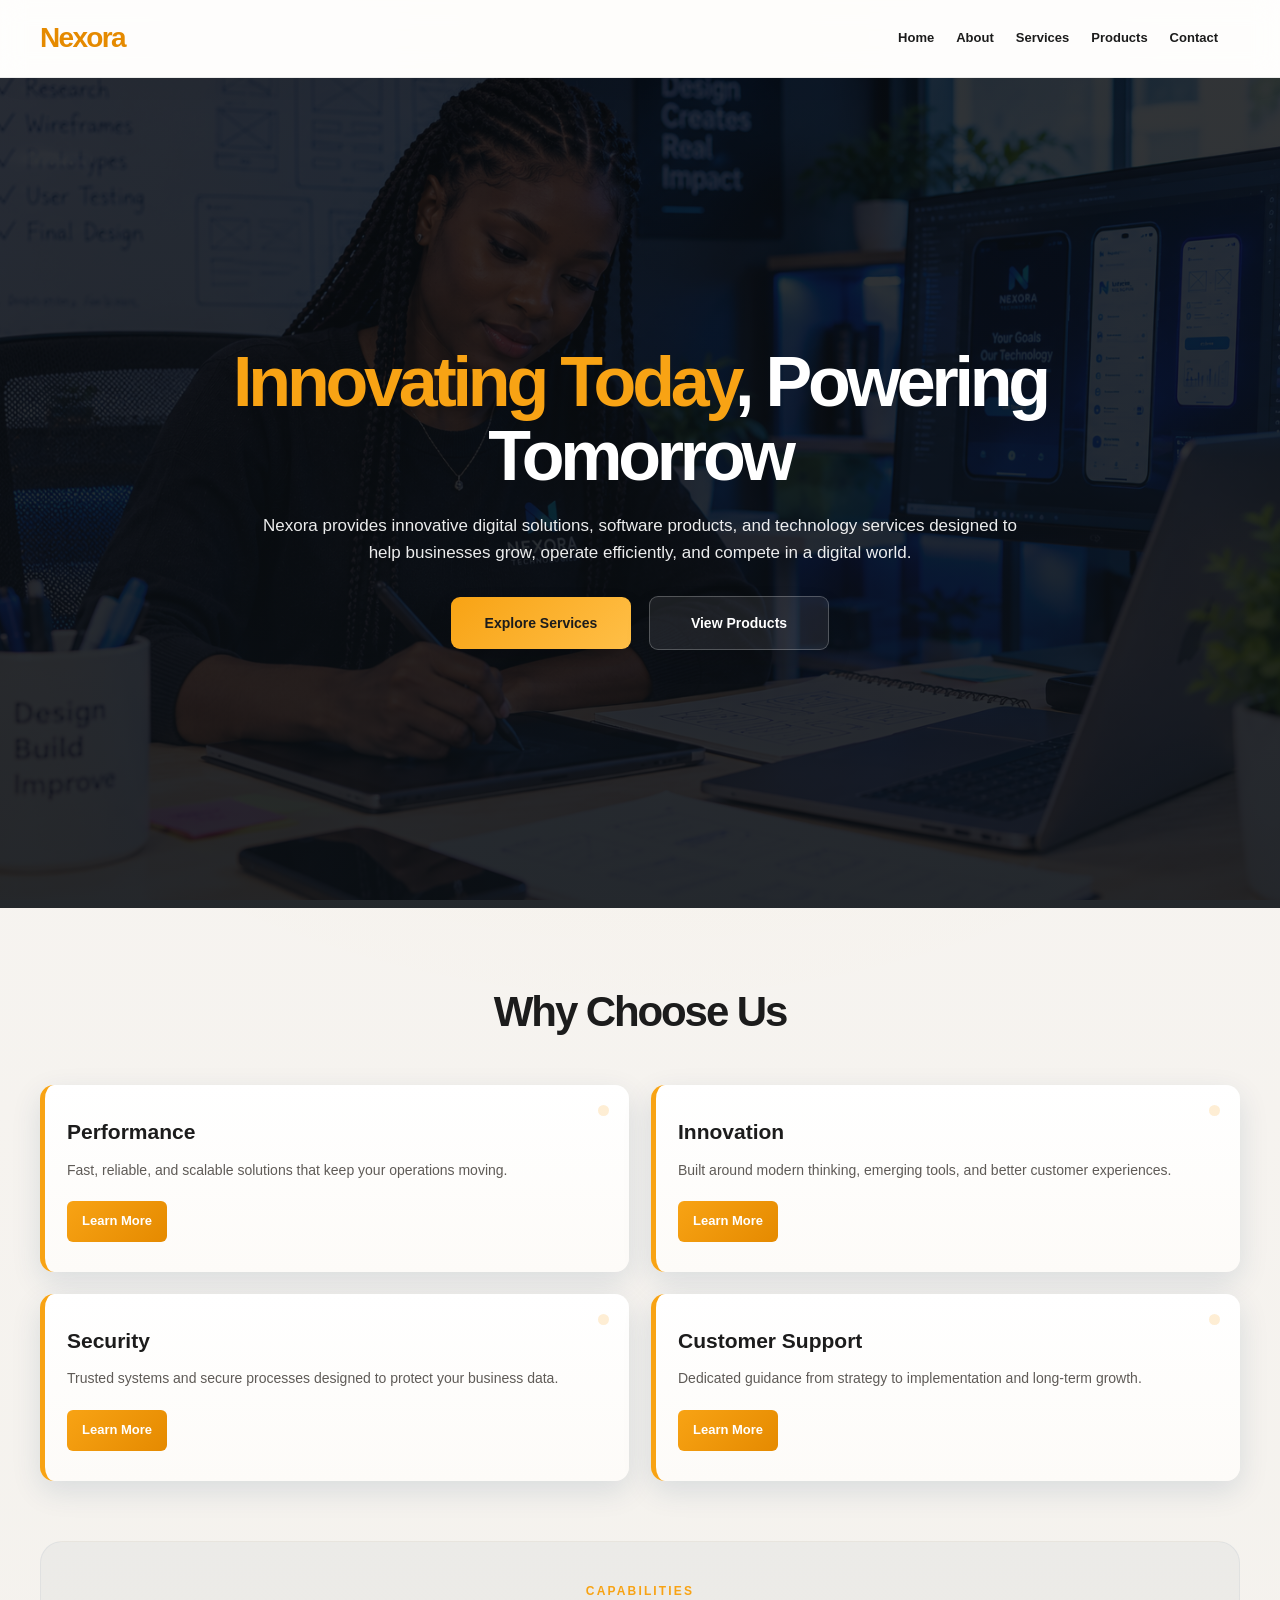
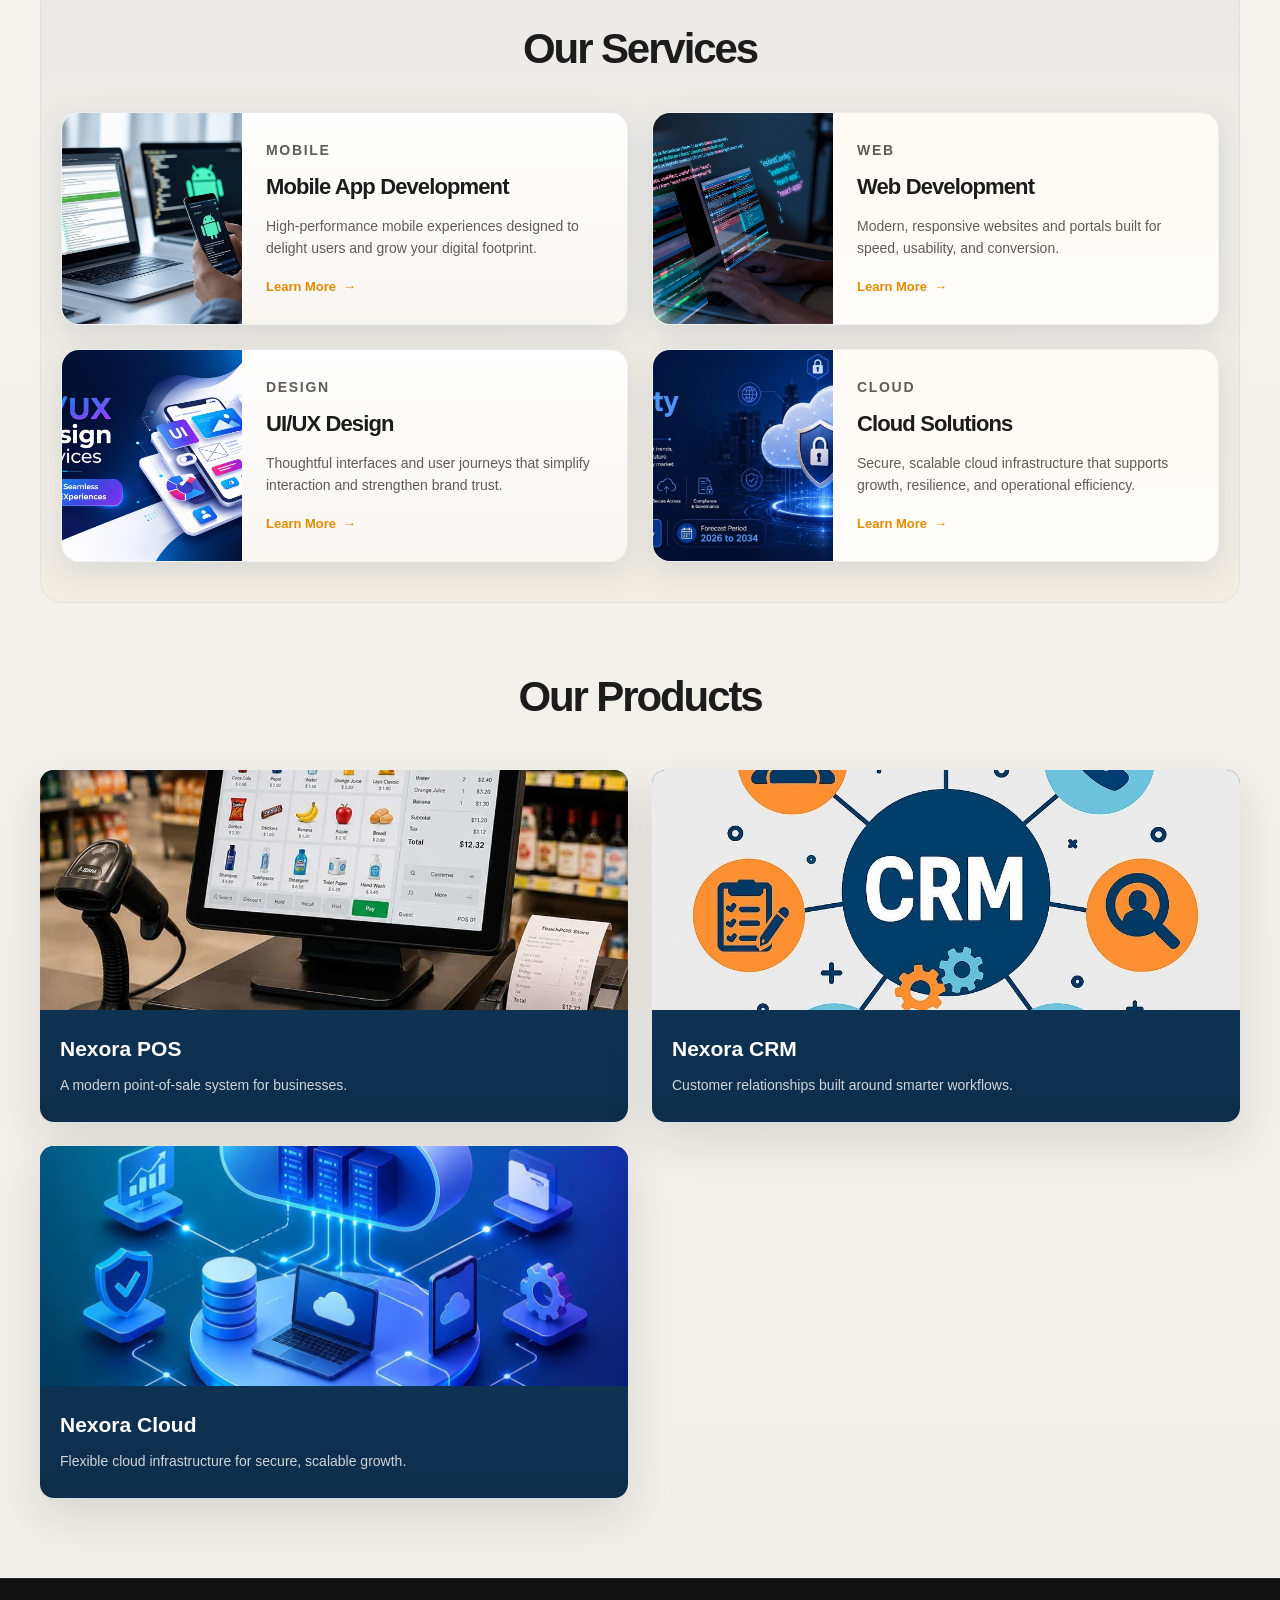
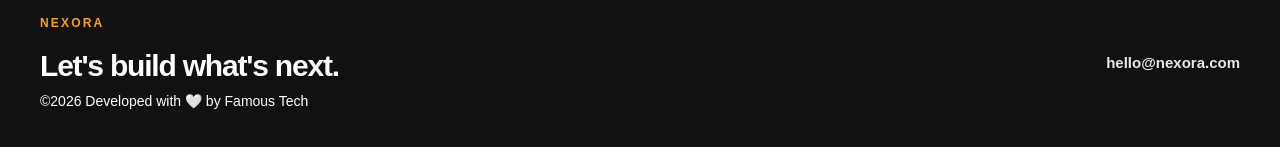
==== index.html @ 2ea4adcc "first commit" ====
<!DOCTYPE html>
<html lang="en">
  <head>
    <meta charset="UTF-8" />
    <meta name="viewport" content="width=device-width, initial-scale=1.0" />
    <meta
      name="description"
      content="Nexora delivers innovative digital solutions, software products, and technology services for modern businesses."
    />
    <title>Nexora | Digital Solutions</title>
    <link rel="stylesheet" href="css/style.css" />
  </head>
  <body>
    <nav class="site-nav" aria-label="Main navigation">
      <a href="#top" class="brand" aria-label="Nexora home">Nexora</a>

      <ul class="nav-list" role="list">
        <li class="hideOnMobile"><a href="#top">Home</a></li>
        <li class="hideOnMobile"><a href="#about">About</a></li>
        <li class="hideOnMobile"><a href="#services">Services</a></li>
        <li class="hideOnMobile"><a href="#products">Products</a></li>
        <li class="hideOnMobile"><a href="#contact">Contact</a></li>
        <li class="menu-trigger">
          <button type="button" class="hamburger" aria-label="Open menu" aria-expanded="false">
            <img src="img/menu-line.svg" alt="" aria-hidden="true" />
          </button>
        </li>
      </ul>
    </nav>

    <ul class="mobileVide" id="mobile-menu" aria-label="Mobile navigation" role="list">
      <li class="mobileView"><a href="#top">Home</a></li>
      <li class="mobileView"><a href="#about">About</a></li>
      <li class="mobileView"><a href="#services">Services</a></li>
      <li class="mobileView"><a href="#products">Products</a></li>
      <li class="mobileView"><a href="#contact">Contact</a></li>
    </ul>

    <header class="hero" id="top">
      <div class="heroContent">
        <h1><span>Innovating Today</span>, Powering Tomorrow</h1>
        <p class="lead">
          Nexora provides innovative digital solutions, software products, and technology
          services designed to help businesses grow, operate efficiently, and compete in a
          digital world.
        </p>

        <div class="btn" aria-label="Main actions">
          <a href="#services" class="btn-primary">Explore Services</a>
          <a href="#products" class="btn-secondary">View Products</a>
        </div>
      </div>
    </header>

    <main id="main-content">
      <section class="why" id="about" aria-labelledby="why-choose-us-title">
        <div class="choose">
          <h2 id="why-choose-us-title">Why Choose Us</h2>
          <div class="cards" id="services">
            <article class="card1">
              <h3 class="head">Performance</h3>
              <p class="details">
                Fast, reliable, and scalable solutions that keep your operations moving.
              </p>
              <a href="#" class="moreInfo">Learn More</a>
            </article>

            <article class="card1">
              <h3 class="head">Innovation</h3>
              <p class="details">
                Built around modern thinking, emerging tools, and better customer experiences.
              </p>
              <a href="#" class="moreInfo">Learn More</a>
            </article>

            <article class="card1">
              <h3 class="head">Security</h3>
              <p class="details">
                Trusted systems and secure processes designed to protect your business data.
              </p>
              <a href="#" class="moreInfo">Learn More</a>
            </article>

            <article class="card1">
              <h3 class="head">Customer Support</h3>
              <p class="details">
                Dedicated guidance from strategy to implementation and long-term growth.
              </p>
              <a href="#" class="moreInfo">Learn More</a>
            </article>
          </div>
        </div>
      </section>

      <section class="services-section" id="services" aria-labelledby="services-title">
        <header class="services-header">
          <p class="section-tag">Capabilities</p>
          <h2 id="services-title">Our Services</h2>
        </header>

        <div class="services-grid">
          <article class="service-card">
            <figure class="service-visual">
              <img src="img/mobileApp.JPG" alt="Mobile app development for modern businesses" />
            </figure>
            <div class="service-body">
              <p class="service-kicker">Mobile</p>
              <h3>Mobile App Development</h3>
              <p>
                High-performance mobile experiences designed to delight users and grow your digital footprint.
              </p>
              <a href="#" class="service-link">Learn More</a>
            </div>
          </article>

          <article class="service-card service-card-alt">
            <figure class="service-visual">
              <img src="img/webDev.JPG" alt="Custom web development" />
            </figure>
            <div class="service-body">
              <p class="service-kicker">Web</p>
              <h3>Web Development</h3>
              <p>
                Modern, responsive websites and portals built for speed, usability, and conversion.
              </p>
              <a href="#" class="service-link">Learn More</a>
            </div>
          </article>

          <article class="service-card">
            <figure class="service-visual">
              <img src="img/UX.JPG" alt="UI and UX design services" />
            </figure>
            <div class="service-body">
              <p class="service-kicker">Design</p>
              <h3>UI/UX Design</h3>
              <p>
                Thoughtful interfaces and user journeys that simplify interaction and strengthen brand trust.
              </p>
              <a href="#" class="service-link">Learn More</a>
            </div>
          </article>

          <article class="service-card service-card-alt">
            <figure class="service-visual">
              <img src="img/cloudSecurity.JPG" alt="Cloud and security solutions" />
            </figure>
            <div class="service-body">
              <p class="service-kicker">Cloud</p>
              <h3>Cloud Solutions</h3>
              <p>
                Secure, scalable cloud infrastructure that supports growth, resilience, and operational efficiency.
              </p>
              <a href="#" class="service-link">Learn More</a>
            </div>
          </article>
        </div>
      </section>

      <section class="products-section" id="products" aria-labelledby="our-products-title">
        <div class="section-header">
          <h2 id="our-products-title">Our Products</h2>
        </div>

        <div class="products">
          <article class="rate">
            <figure class="productImg">
              <img src="img/POS.JPG" alt="Nexora POS software interface" />
            </figure>
            <div class="rateInfo">
              <h3 class="productTitle">Nexora POS</h3>
              <p class="desc">A modern point-of-sale system for businesses.</p>
            </div>
          </article>

          <article class="rate">
            <figure class="productImg">
              <img src="img/CRM.JPG" alt="Nexora CRM dashboard" />
            </figure>
            <div class="rateInfo">
              <h3 class="productTitle">Nexora CRM</h3>
              <p class="desc">Customer relationships built around smarter workflows.</p>
            </div>
          </article>

          <article class="rate">
            <figure class="productImg">
              <img src="img/cloud.JPG" alt="Nexora Cloud platform illustration" />
            </figure>
            <div class="rateInfo">
              <h3 class="productTitle">Nexora Cloud</h3>
              <p class="desc">Flexible cloud infrastructure for secure, scalable growth.</p>
            </div>
          </article>
        </div>
      </section>
    </main>

    <footer class="site-footer" id="contact">
      <div class="footer-inner">
        <div>
          <p class="section-tag footer-tag">Nexora</p>
          <h3>Let's build what's next.</h3>
          <p class="copyRight"> &copy; <span class="copy"></span></p>
       </div>
        <a href="mailto:hello@nexora.com" class="footer-link">hello@nexora.com</a>
      </div>
    </footer>

    <script src="js/script.js"></script>
  </body>
</html>
---- css/style.css ----
:root {
    --bg-soft: #f5f2ee;
    --surface: #ffffff;
    --surface-alt: #f1eee9;
    --text: #1c1c1c;
    --text-soft: #5f5b57;
    --brand: #f8a314;
    --brand-strong: #e58a00;
    --brand-orangeRed: #fc6500;
    --brand-deep: #113d64;
    --line: rgba(28, 28, 28, 0.08);
    --shadow: 0 18px 45px rgba(24, 24, 24, 0.12);
    --shadow-soft: 0 10px 30px rgba(17, 61, 100, 0.12);
}

* {
    box-sizing: border-box;
    margin: 0;
    padding: 0;
}

html {
    font-size: 62.5%;
    scroll-behavior: smooth;
}

body {
    font-family: Arial, Helvetica, sans-serif;
    background:
        radial-gradient(circle at top, rgba(248, 163, 20, 0.08), transparent 30%),
        linear-gradient(180deg, #f8f5f2 0%, #f1efe9 100%);
    color: var(--text);
    line-height: 1.6;
    overflow-x: hidden;
}

img {
    display: block;
    max-width: 100%;
}

a,
button {
    transition: all 0.25s ease;
}

a {
    text-decoration: none;
}

ul {
    list-style: none;
}

button {
    font: inherit;
}

.site-nav,
header,
main,
.site-footer {
    width: 100%;
}

.site-nav {
    position: sticky;
    top: 0;
    z-index: 50;
    display: flex;
    align-items: center;
    justify-content: space-between;
    gap: 2rem;
    padding: 1.6rem 4rem;
    background: rgba(255, 255, 255, 0.86);
    backdrop-filter: blur(12px);
    border-bottom: 1px solid var(--line);
    box-shadow: 0 10px 30px rgba(17, 17, 17, 0.02);
}

.brand {
    font-size: 2.8rem;
    font-weight: 800;
    letter-spacing: -0.06em;
    color: var(--brand-strong);
}

.brand:hover,
.brand:focus-visible {
    color: var(--brand);
    transform: translateY(-2px);
}

.nav-list {
    display: flex;
    align-items: center;
    justify-content: space-between;
    gap: 2.2rem;
}

.nav-list a {
    position: relative;
    display: inline-block;
    color: var(--text);
    font-size: 1.3rem;
    font-weight: 700;
}

.nav-list a::after {
    content: "";
    position: absolute;
    left: 0;
    bottom: -0.45rem;
    width: 100%;
    height: 2px;
    background: linear-gradient(90deg, var(--brand), var(--brand-orangeRed));
    transform: scaleX(0);
    transform-origin: center;
    transition: transform 0.25s ease;
}

.nav-list a:hover,
.nav-list a:focus-visible {
    color: var(--brand-strong);
}

.nav-list a:hover::after,
.nav-list a:focus-visible::after {
    transform: scaleX(1);
}

.hamburger {
    display: none;
    border: none;
    background: rgba(248, 163, 20, 0.06);
    padding: 0.8rem;
    border-radius: 50%;
    cursor: pointer;
    box-shadow: inset 0 0 0 1px rgba(248, 163, 20, 0.12);
}

.hamburger:hover,
.hamburger:focus-visible {
    background: rgba(248, 163, 20, 0.12);
    box-shadow: 0 0 0 6px rgba(248, 163, 20, 0.08);
    transform: scale(1.08) rotate(8deg);
}

.hamburger img {
    width: 2.8rem;
    height: 2.8rem;
}

.mobileVide {
    position: fixed;
    top: 6.2rem;
    right: 1.5rem;
    z-index: 40;
    display: flex;
    flex-direction: column;
    align-items: center;
    justify-content: center;
    gap: 1.2rem;
    width: min(30rem, 86vw);
    min-height: 32rem;
    padding: 2rem 1.8rem;
    background: rgba(255, 255, 255, 0.97);
    box-shadow: var(--shadow);
    border-radius: 1.8rem 0 1.8rem 1.8rem;
    border: 1px solid rgba(17, 17, 17, 0.04);
    opacity: 0;
    pointer-events: none;
    transform: translateX(120%);
    transition: transform 0.35s ease, opacity 0.35s ease;
}

.mobileVide.open {
    opacity: 1;
    pointer-events: auto;
    transform: translateX(0);
}

.mobileVide li {
    width: 100%;
    opacity: 0;
    transform: translateX(18px);
    animation: slideInItem 0.35s ease forwards;
}

.mobileVide li:nth-child(2) { animation-delay: 0.05s; }
.mobileVide li:nth-child(3) { animation-delay: 0.1s; }
.mobileVide li:nth-child(4) { animation-delay: 0.15s; }
.mobileVide li:nth-child(5) { animation-delay: 0.2s; }
.mobileVide li:nth-child(6) { animation-delay: 0.25s; }

.mobileVide a {
    display: block;
    width: 100%;
    padding: 1rem 0;
    color: var(--text);
    font-size: 1.6rem;
    font-weight: 700;
    text-align: center;
}

.mobileVide a:hover,
.mobileVide a:focus-visible {
    color: var(--brand-strong);
    transform: translateX(4px);
}

.hero {
    position: relative;
    display: flex;
    align-items: center;
    justify-content: center;
    min-height: calc(100vh - 7rem);
    padding: 8rem 2rem 7rem;
    background-image: url("../img/CDEA3EA3-4849-45B7-9C8C-28B80431A334.PNG");
    background-position: center;
    background-size: cover;
    background-color: rgba(0, 0, 0, 0.72);
    background-blend-mode: overlay;
    color: #fff;
    text-align: center;
    background-attachment: fixed;
}

.hero::before {
    content: "";
    position: absolute;
    inset: 0;
    background: linear-gradient(180deg, rgba(16, 23, 30, 0.38), rgba(16, 23, 30, 0.62));
}

.heroContent {
    position: relative;
    z-index: 1;
    width: min(100rem, 100%);
}

.eyebrow,
.section-tag {
    display: inline-block;
    margin-bottom: 1.4rem;
    color: var(--brand);
    font-size: 1.2rem;
    font-weight: 800;
    letter-spacing: 0.18em;
    text-transform: uppercase;
}

.hero h1 {
    margin-bottom: 1.8rem;
    font-size: clamp(3.6rem, 6vw, 7rem);
    line-height: 1.06;
    letter-spacing: -0.06em;
    animation: fadeUp 0.8s ease both;
}

.hero h1 span {
    color: var(--brand);
}

.lead {
    max-width: 78rem;
    margin: 0 auto 3rem;
    font-size: 1.7rem;
    color: rgba(255, 255, 255, 0.92);
    animation: fadeUp 0.9s ease 0.12s both;
}

.btn {
    display: flex;
    align-items: center;
    justify-content: center;
    flex-wrap: wrap;
    gap: 1.8rem;
    animation: fadeUp 1s ease 0.2s both;
}

.btn a {
    display: inline-flex;
    align-items: center;
    justify-content: center;
    min-width: 18rem;
    padding: 1.5rem 2.4rem;
    border-radius: 0.9rem;
    font-size: 1.4rem;
    font-weight: 800;
    box-shadow: 0 12px 24px rgba(0, 0, 0, 0.12);
}

.btn-primary {
    background: linear-gradient(135deg, var(--brand), #ffbf47);
    color: var(--text);
}

.btn-primary:hover,
.btn-primary:focus-visible {
    background: linear-gradient(135deg, var(--brand-strong), var(--brand));
    transform: translateY(-4px);
    box-shadow: 0 18px 32px rgba(248, 163, 20, 0.25);
}

.btn-secondary {
    background: rgba(255, 255, 255, 0.08);
    border: 1px solid rgba(255, 255, 255, 0.24);
    color: #fff;
}

.btn-secondary:hover,
.btn-secondary:focus-visible {
    background: rgba(255, 255, 255, 0.14);
    transform: translateY(-4px);
    box-shadow: 0 18px 32px rgba(255, 255, 255, 0.08);
}

main {
    display: block;
    padding: 7rem 2rem 8rem;
}

.why,
.products-section {
    width: min(120rem, 100%);
    margin: 0 auto;
}

.products-section {
    margin-top: 6rem;
}

.choose,
.section-header {
    display: flex;
    flex-direction: column;
    align-items: center;
    text-align: center;
}

.choose h2,
#our-products-title {
    margin-bottom: 4rem;
    font-size: clamp(2.6rem, 4vw, 4.2rem);
    letter-spacing: -0.05em;
}

.cards {
    width: 100%;
    display: grid;
    grid-template-columns: repeat(4, minmax(220px, 1fr));
    gap: 2.2rem;
}

.card1 {
    position: relative;
    background: linear-gradient(180deg, #ffffff, #fdfbf8);
    border-left: 0.5rem solid var(--brand);
    border-radius: 1.4rem;
    padding: 3rem 2.2rem;
    box-shadow: var(--shadow-soft);
    text-align: left;
    transform: translateY(0);
    transition: transform 0.3s ease, box-shadow 0.3s ease, border-color 0.3s ease;
}

.card1::before {
    content: "";
    position: absolute;
    top: 2rem;
    right: 2rem;
    width: 1.1rem;
    height: 1.1rem;
    border-radius: 50%;
    background: rgba(248, 163, 20, 0.18);
}

.card1:hover,
.card1:focus-within {
    transform: translateY(-8px);
    box-shadow: 0 24px 42px rgba(0, 0, 0, 0.12);
    border-left-color: var(--brand-orangeRed);
}

.card1 .head {
    margin-bottom: 1rem;
    font-size: 2.1rem;
    color: var(--text);
}

.card1 .details {
    margin-bottom: 2rem;
    font-size: 1.4rem;
    color: var(--text-soft);
}

.moreInfo {
    display: inline-flex;
    align-items: center;
    justify-content: center;
    padding: 1rem 1.5rem;
    border-radius: 0.6rem;
    background: linear-gradient(135deg, var(--brand), var(--brand-strong));
    color: #fff;
    font-size: 1.3rem;
    font-weight: 700;
}

.moreInfo:hover,
.moreInfo:focus-visible {
    background: linear-gradient(135deg, var(--brand-orangeRed), var(--brand-strong));
    transform: translateY(-2px);
}

.services-section {
    width: min(120rem, 100%);
    margin: 6rem auto 0;
    background: linear-gradient(180deg, rgba(17, 61, 100, 0.04), rgba(248, 163, 20, 0.04));
    border: 1px solid rgba(17, 61, 100, 0.06);
    border-radius: 2.2rem;
    padding: 4rem 2rem;
}

.services-header {
    margin-bottom: 3rem;
    text-align: center;
}

.services-header h2 {
    font-size: clamp(2.6rem, 4vw, 4.2rem);
    letter-spacing: -0.05em;
}

.services-grid {
    display: grid;
    grid-template-columns: repeat(2, minmax(0, 1fr));
    gap: 2.4rem;
}

.service-card {
    display: grid;
    grid-template-columns: 18rem 1fr;
    gap: 0;
    background: linear-gradient(180deg, #ffffff, #f9f6f2);
    border: 1px solid rgba(17, 17, 17, 0.05);
    border-radius: 1.8rem;
    overflow: hidden;
    box-shadow: var(--shadow-soft);
    transition: transform 0.3s ease, box-shadow 0.3s ease;
}

.service-card-alt {
    background: linear-gradient(180deg, #fffaf4, #fffdfb);
}

.service-card:hover,
.service-card:focus-within {
    transform: translateY(-6px);
    box-shadow: 0 24px 42px rgba(17, 17, 17, 0.1);
}

.service-visual {
    height: 100%;
    min-height: 20rem;
}

.service-visual img {
    width: 100%;
    height: 100%;
    object-fit: cover;
}

.service-body {
    display: flex;
    flex-direction: column;
    justify-content: center;
    padding: 2.6rem 2.4rem;
}

.service-kicker {
    margin-bottom: 0.8rem;
    color: var(--brand-strong);
    font-size: 1.1rem;
    font-weight: 800;
    letter-spacing: 0.12em;
    text-transform: uppercase;
}

.service-body h3 {
    margin-bottom: 1rem;
    font-size: 2.2rem;
    letter-spacing: -0.04em;
    color: var(--text);
}

.service-body p {
    font-size: 1.4rem;
    color: var(--text-soft);
}

.service-link {
    display: inline-flex;
    align-items: center;
    margin-top: 1.8rem;
    color: var(--brand-strong);
    font-size: 1.3rem;
    font-weight: 700;
}

.service-link::after {
    content: "→";
    margin-left: 0.7rem;
    transition: transform 0.25s ease;
}

.service-link:hover::after,
.service-link:focus-visible::after {
    transform: translateX(4px);
}

.products-section {
    margin-top: 6rem;
}

.products {
    display: grid;
    grid-template-columns: repeat(3, minmax(0, 1fr));
    gap: 2.4rem;
}

.rate {
    display: flex;
    flex-direction: column;
    overflow: hidden;
    background: linear-gradient(180deg, #123d64, #0d2d4a);
    border-radius: 1.4rem;
    box-shadow: var(--shadow);
    transform: translateY(0);
    transition: transform 0.3s ease, box-shadow 0.3s ease;
}

.rate:hover,
.rate:focus-within {
    transform: translateY(-8px);
    box-shadow: 0 24px 42px rgba(17, 61, 100, 0.18);
}

.productImg {
    display: block;
    overflow: hidden;
}

.productImg img {
    width: 100%;
    height: 24rem;
    object-fit: cover;
}

.rateInfo {
    display: flex;
    flex-direction: column;
    padding: 2.2rem 2rem 2.6rem;
}

.productTitle {
    margin-bottom: 0.8rem;
    color: #fff;
    font-size: 2.1rem;
}

.desc {
    font-size: 1.4rem;
    color: rgba(255, 255, 255, 0.8);
}

.site-footer {
    background: #111;
    color: #fff;
    padding: 3.5rem 2rem;
    border-top: 1px solid rgba(255, 255, 255, 0.08);
}

.footer-inner {
    width: min(120rem, 100%);
    margin: 0 auto;
    display: flex;
    align-items: center;
    justify-content: space-between;
    gap: 2rem;
}

.footer-tag {
    margin-bottom: 0.8rem;
}

.site-footer h3 {
    font-size: clamp(2rem, 3vw, 3rem);
    letter-spacing: -0.04em;
}

.footer-link {
    display: inline-block;
    color: #fff;
    font-size: 1.5rem;
    font-weight: 700;
    opacity: 0.9;
}

.copyRight{
    display: flex;
    font-size:1.4rem;
}

.footer-link:hover,
.footer-link:focus-visible {
    color: var(--brand);
}

@keyframes fadeUp {
    from {
        opacity: 0;
        transform: translateY(20px);
    }
    to {
        opacity: 1;
        transform: translateY(0);
    }
}

@keyframes slideInItem {
    to {
        opacity: 1;
        transform: translateX(0);
    }
}

@media (max-width: 90rem) {
    .cards {
        grid-template-columns: repeat(2, minmax(220px, 1fr));
    }

    .products {
        grid-template-columns: repeat(2, minmax(220px, 1fr));
    }
}

@media (max-width: 64rem) {
    html {
        font-size: 56.25%;
    }

    .site-nav {
        padding: 1.4rem 2rem;
    }

    .hideOnMobile {
        display: none;
    }

    .hamburger {
        display: inline-flex;
        align-items: center;
        justify-content: center;
    }

    .hero {
        min-height: 72vh;
    }

    .lead {
        font-size: 1.5rem;
    }
}

@media (max-width: 48rem) {
    .cards,
    .products {
        grid-template-columns: 1fr;
    }

    .btn {
        flex-direction: column;
    }

    .btn a {
        width: min(100%, 24rem);
    }

    .footer-inner {
        flex-direction: column;
        align-items: flex-start;
    }
}

@media (max-width: 30rem) {
    .site-nav {
        padding: 1.2rem 1.4rem;
    }

    .brand {
        font-size: 2.2rem;
    }

    .hero {
        padding: 5rem 1.5rem;
    }

    .hero h1 {
        font-size: 3.4rem;
    }

    .card1 {
        padding: 2.4rem 1.8rem;
    }
}
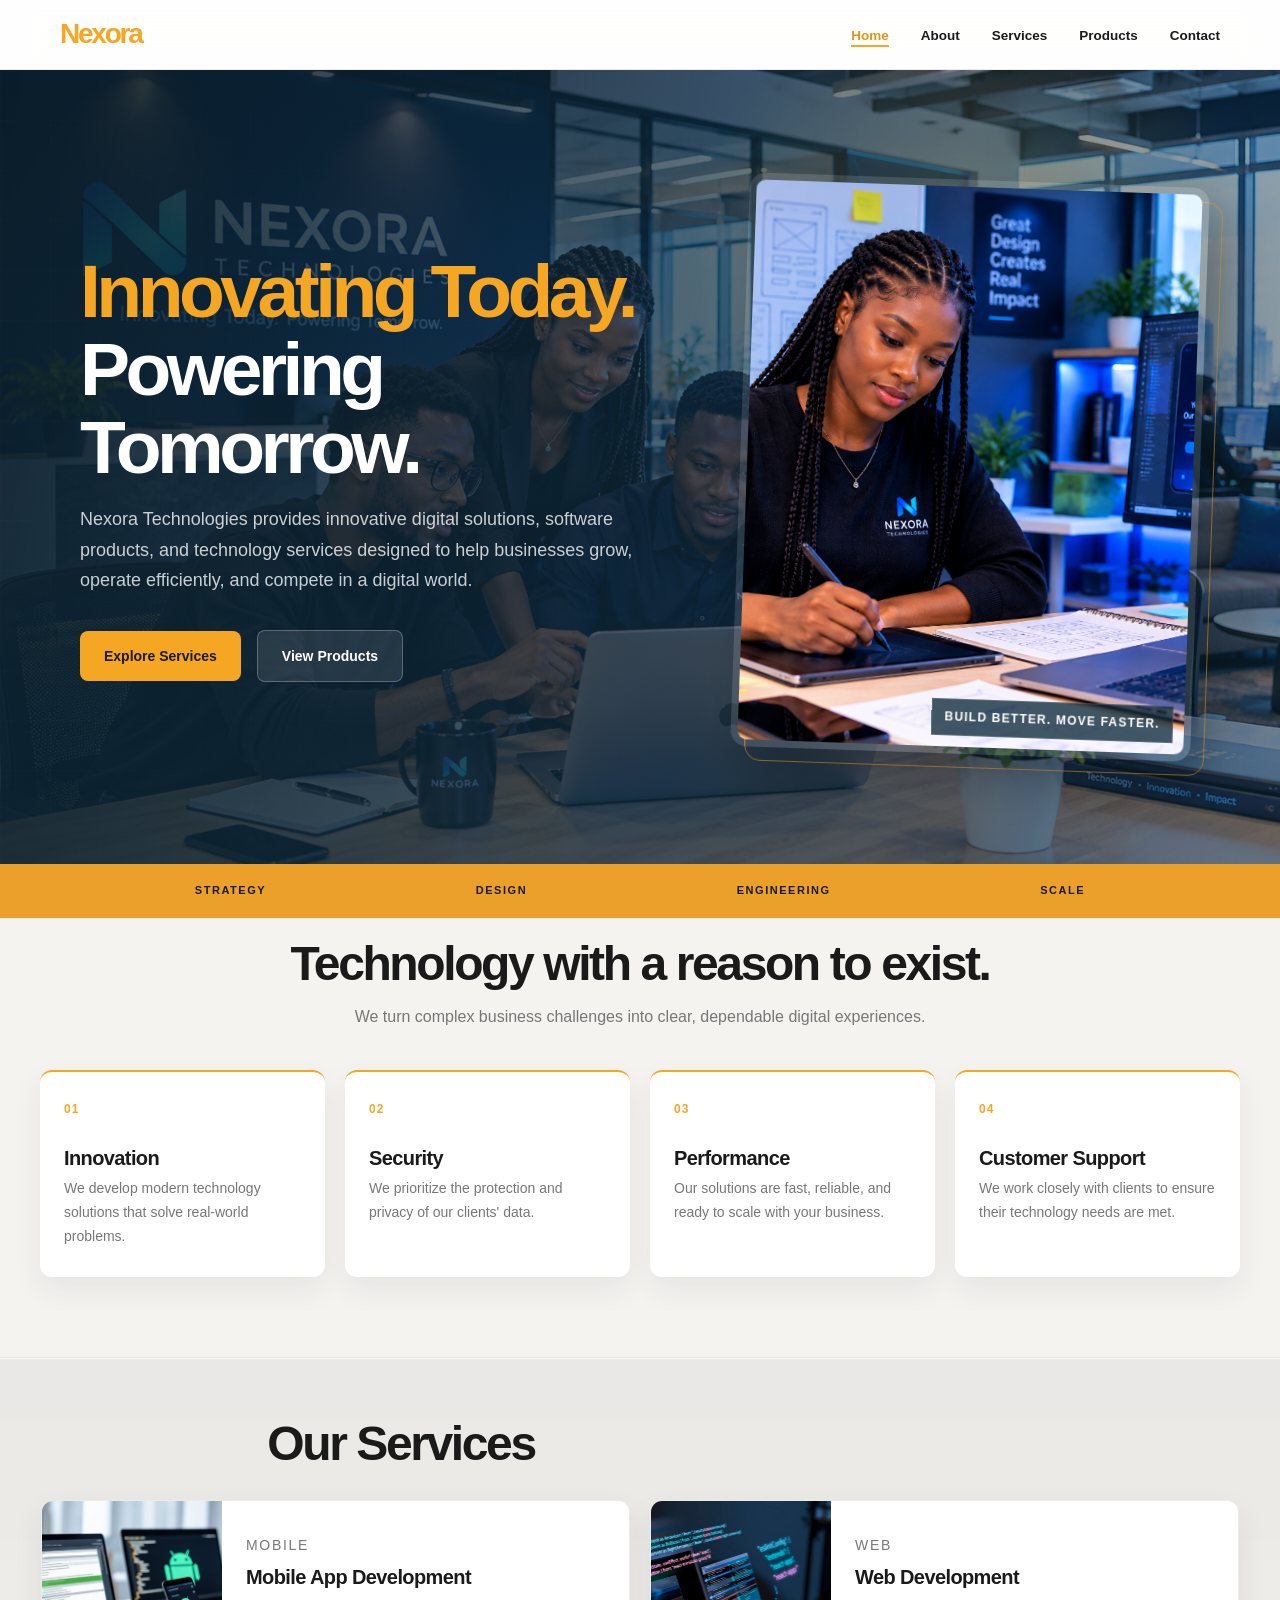
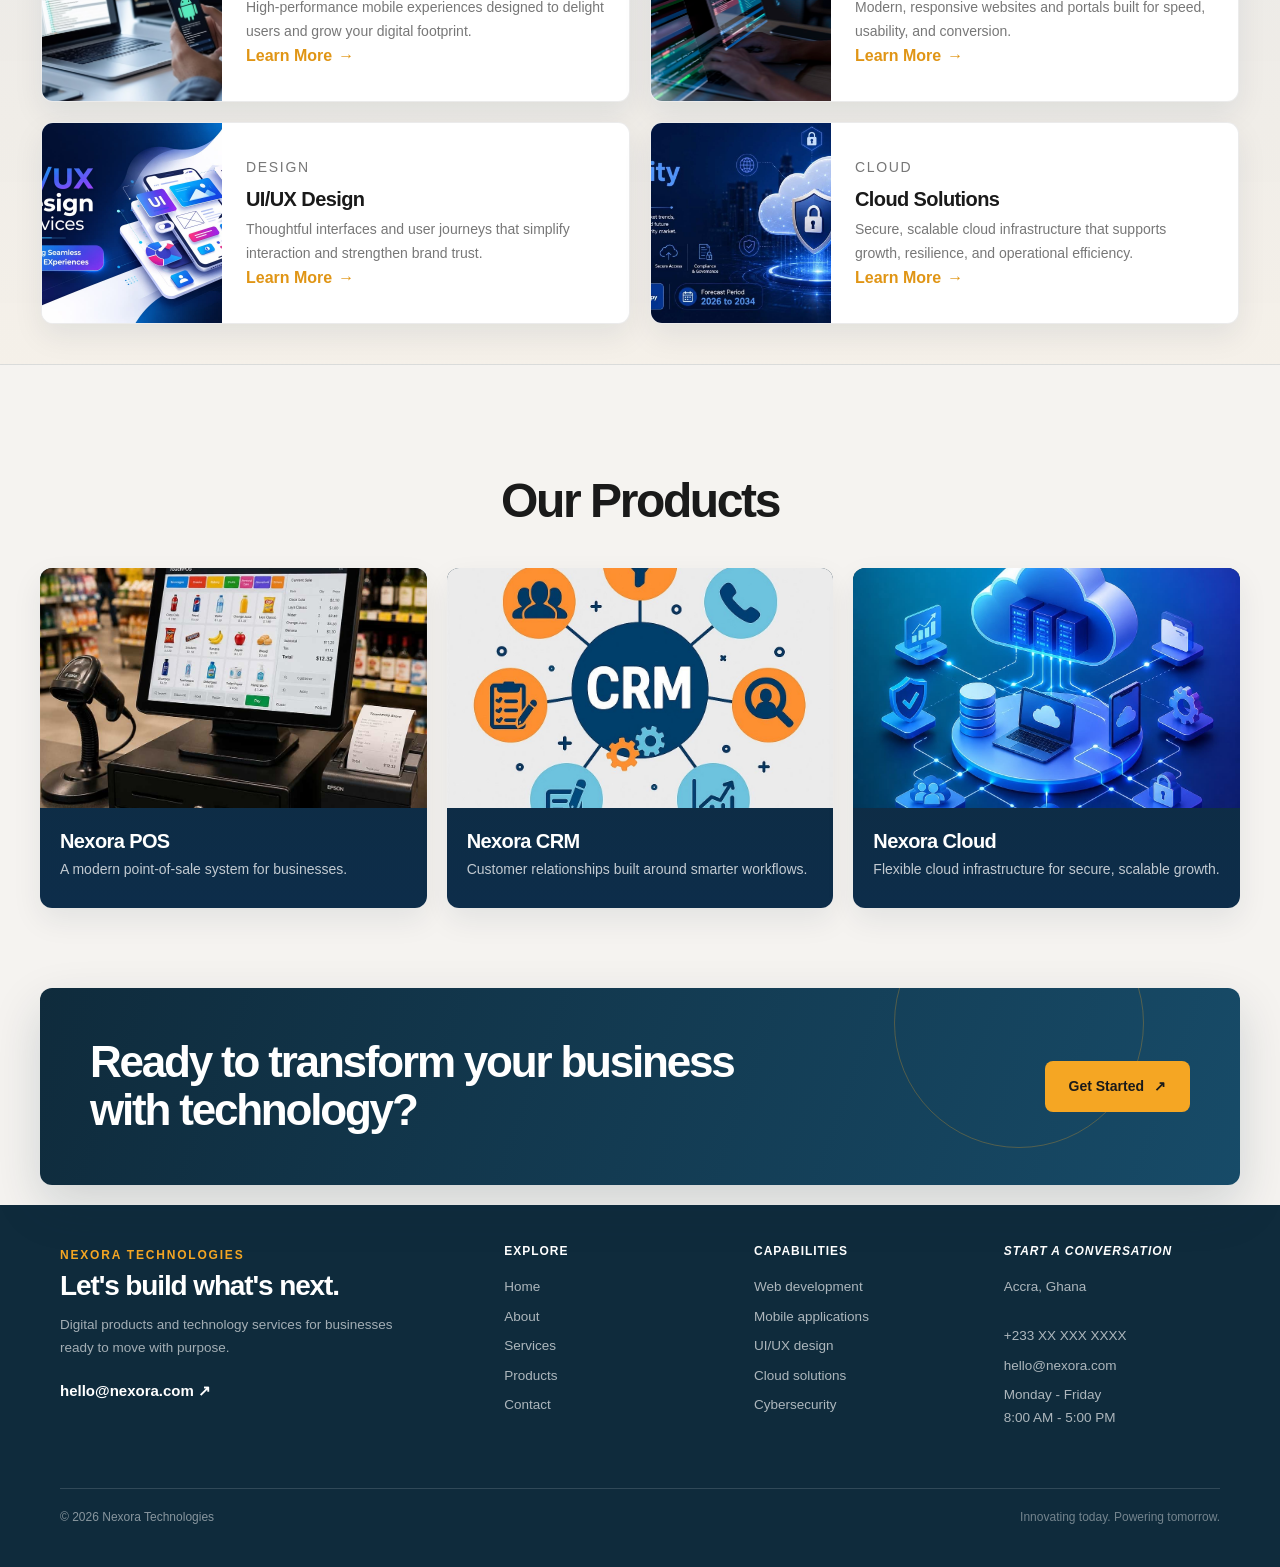
==== commit 569a20a4: "last commit to deploy" ====
--- a/index.html
+++ b/index.html
@@ -8,205 +8,271 @@
       content="Nexora delivers innovative digital solutions, software products, and technology services for modern businesses."
     />
     <title>Nexora | Digital Solutions</title>
-    <link rel="stylesheet" href="css/style.css" />
+
+    <link rel="stylesheet" href="css/variables.css" />
+    <link rel="stylesheet" href="css/base.css" />
+    <link rel="stylesheet" href="css/layout.css" />
+    <link rel="stylesheet" href="css/components.css" />
+    <link rel="stylesheet" href="css/utilities.css" />
+    <link rel="stylesheet" href="css/home.css" />
   </head>
-  <body>
-    <nav class="site-nav" aria-label="Main navigation">
-      <a href="#top" class="brand" aria-label="Nexora home">Nexora</a>
-
-      <ul class="nav-list" role="list">
-        <li class="hideOnMobile"><a href="#top">Home</a></li>
-        <li class="hideOnMobile"><a href="#about">About</a></li>
-        <li class="hideOnMobile"><a href="#services">Services</a></li>
-        <li class="hideOnMobile"><a href="#products">Products</a></li>
-        <li class="hideOnMobile"><a href="#contact">Contact</a></li>
-        <li class="menu-trigger">
-          <button type="button" class="hamburger" aria-label="Open menu" aria-expanded="false">
-            <img src="img/menu-line.svg" alt="" aria-hidden="true" />
-          </button>
-        </li>
+  <body class="home-page">
+
+    <!-- Navigation -->
+    <nav class="nav" aria-label="Main navigation">
+      <a href="index.html" class="nav-brand" aria-label="Nexora home">Nexora</a>
+
+      <ul class="nav-links" role="list">
+        <li><a href="index.html" aria-current="page">Home</a></li>
+        <li><a href="about.html">About</a></li>
+        <li><a href="services.html">Services</a></li>
+        <li><a href="products.html">Products</a></li>
+        <li><a href="contact.html">Contact</a></li>
       </ul>
+
+      <button
+        type="button"
+        class="nav-toggle"
+        aria-label="Open menu"
+        aria-expanded="false"
+      >
+        <svg viewBox="0 0 24 24" fill="none" stroke="currentColor" stroke-width="2">
+          <line x1="3" y1="6" x2="21" y2="6" />
+          <line x1="3" y1="12" x2="21" y2="12" />
+          <line x1="3" y1="18" x2="21" y2="18" />
+        </svg>
+      </button>
     </nav>
 
-    <ul class="mobileVide" id="mobile-menu" aria-label="Mobile navigation" role="list">
-      <li class="mobileView"><a href="#top">Home</a></li>
-      <li class="mobileView"><a href="#about">About</a></li>
-      <li class="mobileView"><a href="#services">Services</a></li>
-      <li class="mobileView"><a href="#products">Products</a></li>
-      <li class="mobileView"><a href="#contact">Contact</a></li>
+    <!-- Mobile Menu -->
+    <ul class="mobile-menu" id="mobile-menu" role="list">
+      <li><a href="index.html" aria-current="page">Home</a></li>
+      <li><a href="about.html">About</a></li>
+      <li><a href="services.html">Services</a></li>
+      <li><a href="products.html">Products</a></li>
+      <li><a href="contact.html">Contact</a></li>
     </ul>
 
+    <!-- Hero -->
     <header class="hero" id="top">
-      <div class="heroContent">
-        <h1><span>Innovating Today</span>, Powering Tomorrow</h1>
-        <p class="lead">
-          Nexora provides innovative digital solutions, software products, and technology
-          services designed to help businesses grow, operate efficiently, and compete in a
-          digital world.
-        </p>
-
-        <div class="btn" aria-label="Main actions">
-          <a href="#services" class="btn-primary">Explore Services</a>
-          <a href="#products" class="btn-secondary">View Products</a>
-        </div>
+      <div class="hero-inner">
+        <div class="hero-copy">
+          <h1><span>Innovating Today.</span> Powering Tomorrow.</h1>
+          <p class="lead">
+            Nexora Technologies provides innovative digital solutions, software
+            products, and technology services designed to help businesses grow,
+            operate efficiently, and compete in a digital world.
+          </p>
+          <div class="btn-group">
+            <a href="#services" class="btn btn-primary">Explore Services</a>
+            <a href="#products" class="btn btn-secondary">View Products</a>
+          </div>
+        </div>
+
+        <figure class="hero-visual">
+          <img
+            src="img/CDEA3EA3-4849-45B7-9C8C-28B80431A334.PNG"
+            alt="Nexora technology workspace"
+          />
+          <figcaption>Build better. Move faster.</figcaption>
+        </figure>
       </div>
     </header>
 
+    <!-- Hero Strip -->
+    <div class="hero-strip" aria-label="Nexora approach">
+      <span>Strategy</span>
+      <span>Design</span>
+      <span>Engineering</span>
+      <span>Scale</span>
+    </div>
+
+    <!-- Main Content -->
     <main id="main-content">
-      <section class="why" id="about" aria-labelledby="why-choose-us-title">
-        <div class="choose">
-          <h2 id="why-choose-us-title">Why Choose Us</h2>
-          <div class="cards" id="services">
-            <article class="card1">
-              <h3 class="head">Performance</h3>
-              <p class="details">
-                Fast, reliable, and scalable solutions that keep your operations moving.
-              </p>
-              <a href="#" class="moreInfo">Learn More</a>
-            </article>
-
-            <article class="card1">
-              <h3 class="head">Innovation</h3>
-              <p class="details">
-                Built around modern thinking, emerging tools, and better customer experiences.
-              </p>
-              <a href="#" class="moreInfo">Learn More</a>
-            </article>
-
-            <article class="card1">
-              <h3 class="head">Security</h3>
-              <p class="details">
-                Trusted systems and secure processes designed to protect your business data.
-              </p>
-              <a href="#" class="moreInfo">Learn More</a>
-            </article>
-
-            <article class="card1">
-              <h3 class="head">Customer Support</h3>
-              <p class="details">
-                Dedicated guidance from strategy to implementation and long-term growth.
-              </p>
-              <a href="#" class="moreInfo">Learn More</a>
-            </article>
+
+      <!-- Why Choose Us -->
+      <section class="section why" id="about" aria-labelledby="why-title">
+        <div class="section-header section-header--center">
+          <h2 id="why-title">Technology with a reason to exist.</h2>
+          <p>We turn complex business challenges into clear, dependable digital experiences.</p>
+        </div>
+
+        <div class="grid-4">
+          <article class="card-numbered">
+            <span class="card-number">01</span>
+            <h3>Innovation</h3>
+            <p>We develop modern technology solutions that solve real-world problems.</p>
+          </article>
+
+          <article class="card-numbered">
+            <span class="card-number">02</span>
+            <h3>Security</h3>
+            <p>We prioritize the protection and privacy of our clients' data.</p>
+          </article>
+
+          <article class="card-numbered">
+            <span class="card-number">03</span>
+            <h3>Performance</h3>
+            <p>Our solutions are fast, reliable, and ready to scale with your business.</p>
+          </article>
+
+          <article class="card-numbered">
+            <span class="card-number">04</span>
+            <h3>Customer Support</h3>
+            <p>We work closely with clients to ensure their technology needs are met.</p>
+          </article>
+        </div>
+      </section>
+
+      <!-- Services -->
+      <section class="section home-services" id="services" aria-labelledby="services-title">
+        <div class="section-header">
+          <h2 id="services-title">Our Services</h2>
+        </div>
+
+        <div class="service-grid">
+          <article class="service-card">
+            <figure class="service-card-image">
+              <img src="img/mobileApp.JPG" alt="Mobile app development" />
+            </figure>
+            <div class="service-card-body">
+              <p class="kicker">Mobile</p>
+              <h3>Mobile App Development</h3>
+              <p>High-performance mobile experiences designed to delight users and grow your digital footprint.</p>
+              <a href="#" class="text-link">Learn More</a>
+            </div>
+          </article>
+
+          <article class="service-card">
+            <figure class="service-card-image">
+              <img src="img/webDev.JPG" alt="Custom web development" />
+            </figure>
+            <div class="service-card-body">
+              <p class="kicker">Web</p>
+              <h3>Web Development</h3>
+              <p>Modern, responsive websites and portals built for speed, usability, and conversion.</p>
+              <a href="#" class="text-link">Learn More</a>
+            </div>
+          </article>
+
+          <article class="service-card">
+            <figure class="service-card-image">
+              <img src="img/UX.JPG" alt="UI and UX design" />
+            </figure>
+            <div class="service-card-body">
+              <p class="kicker">Design</p>
+              <h3>UI/UX Design</h3>
+              <p>Thoughtful interfaces and user journeys that simplify interaction and strengthen brand trust.</p>
+              <a href="#" class="text-link">Learn More</a>
+            </div>
+          </article>
+
+          <article class="service-card">
+            <figure class="service-card-image">
+              <img src="img/cloudSecurity.JPG" alt="Cloud solutions" />
+            </figure>
+            <div class="service-card-body">
+              <p class="kicker">Cloud</p>
+              <h3>Cloud Solutions</h3>
+              <p>Secure, scalable cloud infrastructure that supports growth, resilience, and operational efficiency.</p>
+              <a href="#" class="text-link">Learn More</a>
+            </div>
+          </article>
+        </div>
+      </section>
+
+      <!-- Products -->
+      <section class="section home-products" id="products" aria-labelledby="products-title">
+        <div class="section-header section-header--center">
+          <h2 id="products-title">Our Products</h2>
+        </div>
+
+        <div class="product-grid">
+          <article class="product-card">
+            <figure class="product-card-image">
+              <img src="img/POS.JPG" alt="Nexora POS system" />
+            </figure>
+            <div class="product-card-body">
+              <h3>Nexora POS</h3>
+              <p>A modern point-of-sale system for businesses.</p>
+            </div>
+          </article>
+
+          <article class="product-card">
+            <figure class="product-card-image">
+              <img src="img/CRM.JPG" alt="Nexora CRM dashboard" />
+            </figure>
+            <div class="product-card-body">
+              <h3>Nexora CRM</h3>
+              <p>Customer relationships built around smarter workflows.</p>
+            </div>
+          </article>
+
+          <article class="product-card">
+            <figure class="product-card-image">
+              <img src="img/cloud.JPG" alt="Nexora Cloud platform" />
+            </figure>
+            <div class="product-card-body">
+              <h3>Nexora Cloud</h3>
+              <p>Flexible cloud infrastructure for secure, scalable growth.</p>
+            </div>
+          </article>
+        </div>
+      </section>
+
+      <!-- CTA -->
+      <section class="section home-cta" aria-labelledby="home-cta-title">
+        <div class="cta-banner">
+          <h2 id="home-cta-title">Ready to transform your business with technology?</h2>
+          <a href="mailto:hello@nexora.com" class="btn btn-primary">
+            Get Started <span aria-hidden="true">↗</span>
+          </a>
+        </div>
+      </section>
+
+    </main>
+
+    <!-- Footer -->
+    <footer class="footer" id="contact">
+      <div class="footer-inner">
+        <div class="footer-grid">
+          <div class="footer-intro">
+            <p class="footer-brand">Nexora Technologies</p>
+            <h3>Let's build what's next.</h3>
+            <p>Digital products and technology services for businesses ready to move with purpose.</p>
+            <a href="mailto:hello@nexora.com" class="footer-link">hello@nexora.com <span aria-hidden="true">↗</span></a>
           </div>
-        </div>
-      </section>
-
-      <section class="services-section" id="services" aria-labelledby="services-title">
-        <header class="services-header">
-          <p class="section-tag">Capabilities</p>
-          <h2 id="services-title">Our Services</h2>
-        </header>
-
-        <div class="services-grid">
-          <article class="service-card">
-            <figure class="service-visual">
-              <img src="img/mobileApp.JPG" alt="Mobile app development for modern businesses" />
-            </figure>
-            <div class="service-body">
-              <p class="service-kicker">Mobile</p>
-              <h3>Mobile App Development</h3>
-              <p>
-                High-performance mobile experiences designed to delight users and grow your digital footprint.
-              </p>
-              <a href="#" class="service-link">Learn More</a>
-            </div>
-          </article>
-
-          <article class="service-card service-card-alt">
-            <figure class="service-visual">
-              <img src="img/webDev.JPG" alt="Custom web development" />
-            </figure>
-            <div class="service-body">
-              <p class="service-kicker">Web</p>
-              <h3>Web Development</h3>
-              <p>
-                Modern, responsive websites and portals built for speed, usability, and conversion.
-              </p>
-              <a href="#" class="service-link">Learn More</a>
-            </div>
-          </article>
-
-          <article class="service-card">
-            <figure class="service-visual">
-              <img src="img/UX.JPG" alt="UI and UX design services" />
-            </figure>
-            <div class="service-body">
-              <p class="service-kicker">Design</p>
-              <h3>UI/UX Design</h3>
-              <p>
-                Thoughtful interfaces and user journeys that simplify interaction and strengthen brand trust.
-              </p>
-              <a href="#" class="service-link">Learn More</a>
-            </div>
-          </article>
-
-          <article class="service-card service-card-alt">
-            <figure class="service-visual">
-              <img src="img/cloudSecurity.JPG" alt="Cloud and security solutions" />
-            </figure>
-            <div class="service-body">
-              <p class="service-kicker">Cloud</p>
-              <h3>Cloud Solutions</h3>
-              <p>
-                Secure, scalable cloud infrastructure that supports growth, resilience, and operational efficiency.
-              </p>
-              <a href="#" class="service-link">Learn More</a>
-            </div>
-          </article>
-        </div>
-      </section>
-
-      <section class="products-section" id="products" aria-labelledby="our-products-title">
-        <div class="section-header">
-          <h2 id="our-products-title">Our Products</h2>
-        </div>
-
-        <div class="products">
-          <article class="rate">
-            <figure class="productImg">
-              <img src="img/POS.JPG" alt="Nexora POS software interface" />
-            </figure>
-            <div class="rateInfo">
-              <h3 class="productTitle">Nexora POS</h3>
-              <p class="desc">A modern point-of-sale system for businesses.</p>
-            </div>
-          </article>
-
-          <article class="rate">
-            <figure class="productImg">
-              <img src="img/CRM.JPG" alt="Nexora CRM dashboard" />
-            </figure>
-            <div class="rateInfo">
-              <h3 class="productTitle">Nexora CRM</h3>
-              <p class="desc">Customer relationships built around smarter workflows.</p>
-            </div>
-          </article>
-
-          <article class="rate">
-            <figure class="productImg">
-              <img src="img/cloud.JPG" alt="Nexora Cloud platform illustration" />
-            </figure>
-            <div class="rateInfo">
-              <h3 class="productTitle">Nexora Cloud</h3>
-              <p class="desc">Flexible cloud infrastructure for secure, scalable growth.</p>
-            </div>
-          </article>
-        </div>
-      </section>
-    </main>
-
-    <footer class="site-footer" id="contact">
-      <div class="footer-inner">
-        <div>
-          <p class="section-tag footer-tag">Nexora</p>
-          <h3>Let's build what's next.</h3>
-          <p class="copyRight"> &copy; <span class="copy"></span></p>
-       </div>
-        <a href="mailto:hello@nexora.com" class="footer-link">hello@nexora.com</a>
+          <nav class="footer-column" aria-label="Footer navigation">
+            <h4>Explore</h4>
+            <a href="index.html">Home</a>
+            <a href="about.html">About</a>
+            <a href="services.html">Services</a>
+            <a href="products.html">Products</a>
+            <a href="contact.html">Contact</a>
+          </nav>
+          <div class="footer-column">
+            <h4>Capabilities</h4>
+            <a href="services.html">Web development</a>
+            <a href="services.html">Mobile applications</a>
+            <a href="services.html">UI/UX design</a>
+            <a href="services.html">Cloud solutions</a>
+            <a href="services.html">Cybersecurity</a>
+          </div>
+          <address class="footer-column footer-address">
+            <h4>Start a conversation</h4>
+            <p>Accra, Ghana</p>
+            <a href="tel:+233000000000">+233 XX XXX XXXX</a>
+            <a href="mailto:hello@nexora.com">hello@nexora.com</a>
+            <p>Monday - Friday<br />8:00 AM - 5:00 PM</p>
+          </address>
+        </div>
+        <div class="footer-bottom">
+          <p class="footer-copy">&copy; <span class="copyright-year"></span> Nexora Technologies</p>
+          <p class="footer-note">Innovating today. Powering tomorrow.</p>
+        </div>
       </div>
     </footer>
 
-    <script src="js/script.js"></script>
+    <script src="js/main.js"></script>
   </body>
 </html>
--- a/css/variables.css
+++ b/css/variables.css
@@ -0,0 +1,62 @@
+/* ============================================
+   Design Tokens
+   ============================================ */
+
+:root {
+  /* Brand */
+  --brand: #f5a623;
+  --brand-hover: #e09515;
+  --brand-light: rgba(245, 166, 35, 0.1);
+
+  /* Neutrals */
+  --ink: #1a1a1a;
+  --ink-soft: #4a4a4a;
+  --ink-muted: #777;
+  --surface: #ffffff;
+  --surface-warm: #faf8f5;
+  --bg: #f5f3f0;
+  --bg-alt: #eeeae5;
+
+  /* Accent */
+  --navy: #0f2b3c;
+  --navy-light: rgba(15, 43, 60, 0.05);
+
+  /* Borders & Lines */
+  --line: rgba(0, 0, 0, 0.08);
+  --line-strong: rgba(0, 0, 0, 0.14);
+
+  /* Shadows */
+  --shadow-sm: 0 2px 8px rgba(0, 0, 0, 0.06);
+  --shadow: 0 4px 20px rgba(0, 0, 0, 0.08);
+  --shadow-md: 0 8px 30px rgba(0, 0, 0, 0.1);
+  --shadow-lg: 0 16px 48px rgba(0, 0, 0, 0.12);
+
+  /* Typography */
+  --font: "Avenir Next", "Helvetica Neue", Arial, sans-serif;
+  --font-mono: "SF Mono", "Fira Code", monospace;
+
+  /* Spacing scale */
+  --space-xs: 0.4rem;
+  --space-sm: 0.8rem;
+  --space-md: 1.6rem;
+  --space-lg: 2.4rem;
+  --space-xl: 4rem;
+  --space-2xl: 6rem;
+  --space-3xl: 8rem;
+
+  /* Radius */
+  --radius-sm: 0.4rem;
+  --radius: 0.8rem;
+  --radius-md: 1.2rem;
+  --radius-lg: 1.6rem;
+  --radius-pill: 99rem;
+
+  /* Transitions */
+  --ease: cubic-bezier(0.25, 0.1, 0.25, 1);
+  --duration: 0.25s;
+  --duration-slow: 0.4s;
+
+  /* Layout */
+  --max-width: 120rem;
+  --nav-height: 7rem;
+}
--- a/css/base.css
+++ b/css/base.css
@@ -0,0 +1,85 @@
+/* ============================================
+   Base Reset & Typography
+   ============================================ */
+
+*,
+*::before,
+*::after {
+  box-sizing: border-box;
+  margin: 0;
+  padding: 0;
+}
+
+html {
+  font-size: 62.5%;
+  scroll-behavior: smooth;
+}
+
+body {
+  font-family: var(--font);
+  font-size: 1.6rem;
+  line-height: 1.6;
+  color: var(--ink);
+  background: var(--bg);
+  overflow-x: hidden;
+  -webkit-font-smoothing: antialiased;
+  -moz-osx-font-smoothing: grayscale;
+}
+
+img {
+  display: block;
+  max-width: 100%;
+  height: auto;
+}
+
+a {
+  color: inherit;
+  text-decoration: none;
+  transition: color var(--duration) var(--ease);
+}
+
+ul,
+ol {
+  list-style: none;
+}
+
+button,
+input,
+textarea,
+select {
+  font: inherit;
+  color: inherit;
+}
+
+button {
+  cursor: pointer;
+  border: none;
+  background: none;
+}
+
+h1, h2, h3, h4, h5, h6 {
+  font-family: var(--font);
+  line-height: 1.1;
+  letter-spacing: -0.03em;
+  font-weight: 800;
+}
+
+p {
+  line-height: 1.7;
+}
+
+::selection {
+  background: var(--brand);
+  color: var(--ink);
+}
+
+@media (prefers-reduced-motion: reduce) {
+  *,
+  *::before,
+  *::after {
+    animation-duration: 0.01ms !important;
+    animation-iteration-count: 1 !important;
+    transition-duration: 0.01ms !important;
+    scroll-behavior: auto !important;
+  }
+}
--- a/css/layout.css
+++ b/css/layout.css
@@ -0,0 +1,374 @@
+/* ============================================
+   Layout: Navigation, Footer, Containers
+   ============================================ */
+
+/* --- Container --- */
+
+.container {
+  width: min(var(--max-width), 100%);
+  margin: 0 auto;
+  padding: 0 clamp(2rem, 5vw, 6rem);
+}
+
+/* --- Navigation --- */
+
+.nav {
+  position: sticky;
+  top: 0;
+  z-index: 100;
+  display: flex;
+  align-items: center;
+  justify-content: space-between;
+  padding: 0 clamp(2rem, 5vw, 6rem);
+  height: var(--nav-height);
+  background: rgba(255, 255, 255, 0.92);
+  -webkit-backdrop-filter: blur(16px);
+  backdrop-filter: blur(16px);
+  border-bottom: 1px solid var(--line);
+}
+
+.nav-brand {
+  font-size: 2.8rem;
+  font-weight: 800;
+  letter-spacing: -0.08em;
+  color: var(--brand);
+  transition: transform var(--duration) var(--ease);
+}
+
+.nav-brand:hover {
+  transform: scale(1.03);
+}
+
+.nav-links {
+  display: flex;
+  align-items: center;
+  gap: 3.2rem;
+}
+
+.nav-links a {
+  position: relative;
+  font-size: 1.35rem;
+  font-weight: 700;
+  color: var(--ink);
+  transition: color var(--duration) var(--ease);
+}
+
+.nav-links a::after {
+  content: "";
+  position: absolute;
+  left: 0;
+  bottom: -0.4rem;
+  width: 100%;
+  height: 2px;
+  background: var(--brand);
+  transform: scaleX(0);
+  transform-origin: center;
+  transition: transform var(--duration) var(--ease);
+}
+
+.nav-links a:hover,
+.nav-links a[aria-current="page"] {
+  color: var(--brand-hover);
+}
+
+.nav-links a:hover::after,
+.nav-links a[aria-current="page"]::after {
+  transform: scaleX(1);
+}
+
+.nav-toggle {
+  display: none;
+  align-items: center;
+  justify-content: center;
+  width: 4.4rem;
+  height: 4.4rem;
+  border-radius: 50%;
+  background: var(--brand-light);
+  transition: background var(--duration) var(--ease);
+}
+
+.nav-toggle:hover {
+  background: rgba(245, 166, 35, 0.18);
+}
+
+.nav-toggle svg {
+  width: 2.4rem;
+  height: 2.4rem;
+  stroke: var(--ink);
+}
+
+/* Mobile menu */
+
+.mobile-menu {
+  position: fixed;
+  top: calc(var(--nav-height) + 1rem);
+  right: 1.5rem;
+  z-index: 90;
+  display: flex;
+  flex-direction: column;
+  gap: 0.4rem;
+  width: min(28rem, calc(100vw - 3rem));
+  padding: 1.2rem;
+  background: var(--surface);
+  border-radius: var(--radius-md);
+  box-shadow: var(--shadow-lg);
+  border: 1px solid var(--line);
+  opacity: 0;
+  pointer-events: none;
+  transform: translateY(-8px) scale(0.97);
+  transition: opacity var(--duration) var(--ease),
+              transform var(--duration) var(--ease);
+}
+
+.mobile-menu.is-open {
+  opacity: 1;
+  pointer-events: auto;
+  transform: translateY(0) scale(1);
+}
+
+.mobile-menu a {
+  display: block;
+  padding: 1rem 1.4rem;
+  font-size: 1.5rem;
+  font-weight: 700;
+  border-radius: var(--radius-sm);
+  transition: background var(--duration) var(--ease),
+              color var(--duration) var(--ease);
+}
+
+.mobile-menu a:hover {
+  background: var(--brand-light);
+  color: var(--brand-hover);
+}
+
+/* --- Page Hero --- */
+
+.page-hero {
+  display: flex;
+  align-items: flex-end;
+  min-height: 44rem;
+  padding: 8rem clamp(2rem, 8vw, 10rem) 5rem;
+  background: linear-gradient(135deg, rgba(15, 43, 60, 0.92), rgba(15, 43, 60, 0.6)),
+              url("../img/5F426E96-EE43-407A-B413-315DC5DEE3C2.PNG") center / cover no-repeat;
+  color: #fff;
+}
+
+.page-hero h1 {
+  max-width: 80rem;
+  margin-bottom: 1.8rem;
+  font-size: clamp(3.6rem, 6.5vw, 7rem);
+  letter-spacing: -0.06em;
+}
+
+.page-hero p {
+  max-width: 60rem;
+  color: rgba(255, 255, 255, 0.85);
+  font-size: 1.8rem;
+  line-height: 1.6;
+}
+
+/* --- Main Content --- */
+
+.main {
+  padding: var(--space-3xl) clamp(2rem, 5vw, 6rem);
+}
+
+.main > .section,
+.main > .page-cta {
+  width: min(var(--max-width), 100%);
+  margin-left: auto;
+  margin-right: auto;
+}
+
+.main > .section + .section {
+  margin-top: var(--space-3xl);
+}
+
+/* --- Section --- */
+
+.section {
+  width: min(var(--max-width), 100%);
+  margin: 0 auto;
+}
+
+.section + .section {
+  margin-top: var(--space-3xl);
+}
+
+.section-header {
+  max-width: 72rem;
+  margin-bottom: var(--space-xl);
+}
+
+.section-header h2 {
+  margin-bottom: 1.2rem;
+  font-size: clamp(2.8rem, 4.5vw, 4.8rem);
+  letter-spacing: -0.05em;
+  margin-top: 2rem;
+}
+
+.section-header p {
+  color: var(--ink-muted);
+  font-size: 1.6rem;
+}
+
+.section-header--center {
+  text-align: center;
+  margin-left: auto;
+  margin-right: auto;
+}
+
+/* --- Footer --- */
+
+.footer {
+  padding: var(--space-xl) clamp(2rem, 5vw, 6rem);
+  background: var(--navy);
+  color: #fff;
+}
+
+.footer-inner {
+  width: min(var(--max-width), 100%);
+  margin: 0 auto;
+}
+
+.footer-grid {
+  display: grid;
+  grid-template-columns: minmax(24rem, 1.7fr) repeat(2, minmax(13rem, 0.8fr)) minmax(18rem, 1fr);
+  gap: clamp(3rem, 6vw, 8rem);
+  padding-bottom: var(--space-xl);
+  border-bottom: 1px solid rgba(255, 255, 255, 0.14);
+}
+
+.footer-intro {
+  max-width: 34rem;
+}
+
+.footer-intro h3 {
+  margin-bottom: 1.2rem;
+  font-size: clamp(2.2rem, 3vw, 3.2rem);
+}
+
+.footer-intro > p:not(.footer-brand),
+.footer-address p {
+  margin-bottom: 1.8rem;
+  color: rgba(255, 255, 255, 0.62);
+  font-size: 1.35rem;
+}
+
+.footer-column {
+  display: flex;
+  align-items: flex-start;
+  flex-direction: column;
+  gap: 0.8rem;
+}
+
+.footer-column h4 {
+  margin-bottom: 1rem;
+  color: #fff;
+  font-size: 1.2rem;
+  letter-spacing: 0.08em;
+  text-transform: uppercase;
+}
+
+.footer-column a,
+.footer-column p {
+  color: rgba(255, 255, 255, 0.66);
+  font-size: 1.35rem;
+  font-style: normal;
+}
+
+.footer-column a:hover,
+.footer-column a:focus-visible,
+.footer-intro .footer-link:hover,
+.footer-intro .footer-link:focus-visible {
+  color: var(--brand);
+}
+
+.footer-bottom {
+  display: flex;
+  align-items: center;
+  justify-content: space-between;
+  gap: 2rem;
+  padding-top: 1.8rem;
+}
+
+.footer-brand {
+  color: var(--brand);
+  font-size: 1.2rem;
+  font-weight: 800;
+  letter-spacing: 0.15em;
+  text-transform: uppercase;
+  margin-bottom: 0.6rem;
+}
+
+.footer h3 {
+  font-size: clamp(2rem, 3vw, 2.8rem);
+  letter-spacing: -0.04em;
+}
+
+.footer-copy {
+  margin: 0;
+  color: rgba(255, 255, 255, 0.5);
+  font-size: 1.2rem;
+}
+
+.footer-note {
+  color: rgba(255, 255, 255, 0.42);
+  font-size: 1.2rem;
+}
+
+.footer-link {
+  font-weight: 700;
+  font-size: 1.5rem;
+  transition: color var(--duration) var(--ease);
+}
+
+.footer-link:hover {
+  color: var(--brand);
+}
+
+/* --- Responsive --- */
+
+@media (max-width: 64rem) {
+  html {
+    font-size: 56.25%;
+  }
+
+  .nav-links {
+    display: none;
+  }
+
+  .nav-toggle {
+    display: flex;
+  }
+}
+
+@media (max-width: 48rem) {
+  .page-hero {
+    min-height: 36rem;
+    padding: 6rem 2rem 4rem;
+  }
+
+  .footer-inner {
+    width: 100%;
+  }
+
+  .footer-grid {
+    grid-template-columns: repeat(2, minmax(0, 1fr));
+  }
+
+  .footer-intro {
+    grid-column: 1 / -1;
+  }
+
+  .footer-bottom {
+    align-items: flex-start;
+    flex-direction: column;
+  }
+}
+
+@media (max-width: 30rem) {
+  .footer-grid {
+    grid-template-columns: 1fr;
+  }
+}
--- a/css/components.css
+++ b/css/components.css
@@ -0,0 +1,819 @@
+/* ============================================
+   Components: Buttons, Cards, Forms, etc.
+   ============================================ */
+
+/* --- Buttons --- */
+
+.btn {
+  display: inline-flex;
+  align-items: center;
+  justify-content: center;
+  gap: 1rem;
+  padding: 1.4rem 2.4rem;
+  font-size: 1.4rem;
+  font-weight: 800;
+  border-radius: var(--radius);
+  border: none;
+  cursor: pointer;
+  transition: transform var(--duration) var(--ease),
+              box-shadow var(--duration) var(--ease),
+              background var(--duration) var(--ease);
+}
+
+.btn:active {
+  transform: translateY(0) scale(0.98);
+}
+
+.btn-primary {
+  background: var(--brand);
+  color: var(--ink);
+}
+
+.btn-primary:hover {
+  background: var(--brand-hover);
+  transform: translateY(-2px);
+  box-shadow: 0 8px 24px rgba(245, 166, 35, 0.25);
+}
+
+.btn-secondary {
+  background: rgba(255, 255, 255, 0.1);
+  color: #fff;
+  border: 1px solid rgba(255, 255, 255, 0.25);
+}
+
+.btn-secondary:hover {
+  background: rgba(255, 255, 255, 0.18);
+  transform: translateY(-2px);
+  box-shadow: 0 8px 24px rgba(255, 255, 255, 0.08);
+}
+
+.btn-group {
+  display: flex;
+  align-items: center;
+  flex-wrap: wrap;
+  gap: 1.6rem;
+}
+
+.text-link {
+  display: inline-flex;
+  align-items: center;
+  gap: 0.6rem;
+  font-weight: 800;
+  color: var(--brand-hover);
+  transition: color var(--duration) var(--ease);
+}
+
+.text-link::after {
+  content: "→";
+  transition: transform var(--duration) var(--ease);
+}
+
+.text-link:hover::after {
+  transform: translateX(4px);
+}
+
+.text-button {
+  display: inline-flex;
+  align-items: center;
+  gap: 0.6rem;
+  padding: 0;
+  font-weight: 800;
+  color: var(--brand-hover);
+  background: transparent;
+  transition: color var(--duration) var(--ease);
+}
+
+.text-button:hover {
+  color: var(--brand);
+}
+
+/* --- Cards --- */
+
+.card {
+  background: var(--surface);
+  border-radius: var(--radius-md);
+  overflow: hidden;
+  box-shadow: var(--shadow-sm);
+  transition: transform var(--duration-slow) var(--ease),
+              box-shadow var(--duration-slow) var(--ease);
+}
+
+.card:hover {
+  transform: translateY(-4px);
+  box-shadow: var(--shadow-md);
+}
+
+.card-image {
+  width: 100%;
+  height: 22rem;
+  object-fit: cover;
+}
+
+.card-body {
+  display: flex;
+  flex: 1;
+  flex-direction: column;
+  padding: 2.4rem;
+}
+
+.card-number {
+  display: block;
+  margin-bottom: 1rem;
+  color: var(--brand);
+  font-size: 1.2rem;
+  font-weight: 800;
+  letter-spacing: 0.1em;
+}
+
+.card h3 {
+  margin-bottom: 0.8rem;
+  font-size: 2.2rem;
+  letter-spacing: -0.03em;
+}
+
+.card p {
+  color: var(--ink-muted);
+  font-size: 1.45rem;
+}
+
+.card-body .text-link,
+.card-body .text-button {
+  margin-top: auto;
+  padding-top: 2rem;
+}
+
+/* Numbered card (homepage) */
+
+.card-numbered {
+  position: relative;
+  background: var(--surface);
+  border-top: 0.4rem solid var(--brand);
+  border-radius: var(--radius);
+  padding: 2.8rem 2.4rem;
+  box-shadow: var(--shadow-sm);
+  transition: transform var(--duration-slow) var(--ease),
+              box-shadow var(--duration-slow) var(--ease),
+              border-color var(--duration) var(--ease);
+}
+
+.card-numbered:hover {
+  transform: translateY(-6px);
+  box-shadow: var(--shadow-md);
+  border-top-color: var(--brand-hover);
+}
+
+.card-numbered .card-number {
+  margin-bottom: 3.5rem;
+}
+
+.card-numbered h3 {
+  margin-bottom: 0.8rem;
+  font-size: 2rem;
+}
+
+.card-numbered p {
+  color: var(--ink-muted);
+  font-size: 1.4rem;
+  line-height: 1.7;
+}
+
+/* --- Kicker --- */
+
+.kicker {
+  display: block;
+  margin-bottom: 0.8rem;
+  color: var(--brand-hover);
+  font-size: 1.1rem;
+  font-weight: 800;
+  letter-spacing: 0.12em;
+  text-transform: uppercase;
+}
+
+/* --- Grid layouts --- */
+
+.grid-2 {
+  display: grid;
+  grid-template-columns: repeat(2, 1fr);
+  gap: 2rem;
+}
+
+.grid-3 {
+  display: grid;
+  grid-template-columns: repeat(3, 1fr);
+  gap: 2rem;
+}
+
+.grid-4 {
+  display: grid;
+  grid-template-columns: repeat(4, 1fr);
+  gap: 2rem;
+}
+
+/* --- Split layout --- */
+
+.split {
+  display: grid;
+  grid-template-columns: 1fr 1fr;
+  align-items: center;
+  gap: clamp(3rem, 8vw, 8rem);
+}
+
+.split-image {
+  width: 100%;
+  height: 46rem;
+  object-fit: cover;
+  border-radius: var(--radius-lg);
+  box-shadow: var(--shadow);
+}
+
+/* --- Filter pills --- */
+
+.filter-row {
+  display: flex;
+  flex-wrap: wrap;
+  gap: 0.8rem;
+  margin-top: 2.4rem;
+}
+
+.filter-btn {
+  padding: 0.8rem 1.6rem;
+  border: 1px solid var(--line-strong);
+  border-radius: var(--radius-pill);
+  background: transparent;
+  color: var(--ink);
+  font-size: 1.3rem;
+  font-weight: 700;
+  transition: background var(--duration) var(--ease),
+              border-color var(--duration) var(--ease),
+              color var(--duration) var(--ease);
+}
+
+.filter-btn:hover,
+.filter-btn.is-active {
+  background: var(--brand);
+  border-color: var(--brand);
+  color: var(--ink);
+}
+
+/* --- Modal --- */
+
+.modal {
+  position: fixed;
+  inset: 0;
+  margin: auto;
+  max-height: min(58rem, calc(100vh - 4rem));
+  overflow: auto;
+  width: min(52rem, calc(100% - 3rem));
+  padding: 4rem;
+  border: none;
+  border-radius: var(--radius-md);
+  box-shadow: var(--shadow-lg);
+  color: var(--ink);
+  animation: modal-enter 0.3s var(--ease) both;
+}
+
+.modal::backdrop {
+  background: rgba(15, 43, 60, 0.6);
+}
+
+.modal-close {
+  position: absolute;
+  top: 1.2rem;
+  right: 1.6rem;
+  width: 3.6rem;
+  height: 3.6rem;
+  display: flex;
+  align-items: center;
+  justify-content: center;
+  border-radius: 50%;
+  font-size: 2.4rem;
+  transition: background var(--duration) var(--ease);
+}
+
+.modal-close:hover {
+  background: var(--bg-alt);
+}
+
+@keyframes modal-enter {
+  from {
+    opacity: 0;
+    transform: translateY(1.6rem) scale(0.97);
+  }
+  to {
+    opacity: 1;
+    transform: translateY(0) scale(1);
+  }
+}
+
+/* --- Table (product suite) --- */
+
+.data-table {
+  overflow: hidden;
+  background: var(--surface);
+  border: 1px solid var(--line);
+  border-radius: var(--radius);
+  box-shadow: var(--shadow-sm);
+}
+
+.table-row {
+  display: grid;
+  grid-template-columns: 2fr repeat(4, 1fr);
+  border-bottom: 1px solid var(--line);
+}
+
+.table-row:last-child {
+  border-bottom: none;
+}
+
+.table-row > * {
+  padding: 1.4rem 1.6rem;
+  border-right: 1px solid var(--line);
+  font-size: 1.4rem;
+}
+
+.table-row > *:last-child {
+  border-right: none;
+}
+
+.table-head {
+  background: var(--navy);
+  color: #fff;
+  font-weight: 800;
+}
+
+.table-row span:not(:first-child),
+.table-row strong:not(:first-child) {
+  text-align: center;
+}
+
+.table-row span:not(:first-child) {
+  color: #28734d;
+  font-weight: 800;
+}
+
+/* --- FAQ --- */
+
+.faq-item {
+  position: relative;
+  padding: 0;
+  background: linear-gradient(135deg, #ffffff 0%, #faf8f5 100%);
+  border: 1px solid var(--line);
+  border-radius: var(--radius-md);
+  box-shadow: 0 1.2rem 3rem rgba(15, 43, 60, 0.06);
+  overflow: hidden;
+  transition: transform var(--duration-slow) var(--ease),
+              border-color var(--duration-slow) var(--ease),
+              box-shadow var(--duration-slow) var(--ease);
+}
+
+.faq-item:hover {
+  transform: translateY(-4px);
+  border-color: rgba(245, 166, 35, 0.55);
+  box-shadow: 0 1.8rem 4rem rgba(15, 43, 60, 0.12);
+}
+
+.faq-item summary {
+  position: relative;
+  display: flex;
+  align-items: center;
+  min-height: 8.4rem;
+  padding: 2rem 6.5rem 2rem 5.8rem;
+  cursor: pointer;
+  color: var(--ink);
+  font-size: 1.55rem;
+  font-weight: 800;
+  list-style: none;
+  transition: color var(--duration) var(--ease), background var(--duration) var(--ease);
+}
+
+.faq-item summary::-webkit-details-marker {
+  display: none;
+}
+
+.faq-item summary::before {
+  position: absolute;
+  left: 2rem;
+  color: var(--brand);
+  content: "0" counter(faq-item);
+  font-family: var(--font-mono);
+  font-size: 1.1rem;
+  font-weight: 800;
+  letter-spacing: 0.08em;
+}
+
+.faq-grid {
+  counter-reset: faq-item;
+}
+
+.faq-item {
+  counter-increment: faq-item;
+}
+
+.faq-item summary::after {
+  position: absolute;
+  right: 2rem;
+  display: grid;
+  width: 2.8rem;
+  height: 2.8rem;
+  place-items: center;
+  border: 1px solid var(--line-strong);
+  border-radius: 50%;
+  color: var(--brand-hover);
+  content: "+";
+  font-size: 2rem;
+  font-weight: 400;
+  line-height: 1;
+  transition: transform var(--duration) var(--ease), background var(--duration) var(--ease), color var(--duration) var(--ease);
+}
+
+.faq-item[open] {
+  border-color: rgba(245, 166, 35, 0.65);
+  box-shadow: 0 2rem 4.5rem rgba(15, 43, 60, 0.14);
+}
+
+.faq-item[open] summary {
+  background: var(--navy);
+  color: #fff;
+}
+
+.faq-item[open] summary::after {
+  background: var(--brand);
+  border-color: var(--brand);
+  color: var(--ink);
+  content: "−";
+  transform: rotate(180deg);
+}
+
+.faq-item p {
+  margin: 0;
+  padding: 2rem 5.8rem 2.4rem;
+  color: var(--ink-muted);
+  font-size: 1.45rem;
+  line-height: 1.75;
+}
+
+/* --- Process steps --- */
+
+.process-bar {
+  padding: 5rem clamp(2rem, 5vw, 6rem);
+  background: var(--navy);
+  color: #fff;
+  border-radius: var(--radius-md);
+}
+
+.process-bar h2 {
+  max-width: 60rem;
+  margin-bottom: 4rem;
+  font-size: clamp(2.8rem, 4.5vw, 4.8rem);
+  letter-spacing: -0.05em;
+}
+
+.process-steps {
+  display: grid;
+  grid-template-columns: repeat(7, 1fr);
+  gap: 1rem;
+}
+
+.process-step {
+  display: flex;
+  flex-direction: column;
+  gap: 1rem;
+  padding-top: 1.2rem;
+  border-top: 2px solid var(--brand);
+}
+
+.process-step strong {
+  color: var(--brand);
+  font-size: 1.2rem;
+}
+
+.process-step span {
+  font-size: 1.3rem;
+  font-weight: 600;
+}
+
+/* --- CTA banner --- */
+
+.cta-banner {
+  display: flex;
+  align-items: center;
+  justify-content: space-between;
+  gap: 3rem;
+  padding: clamp(3rem, 5vw, 5rem);
+  background: var(--navy);
+  color: #fff;
+  border-radius: var(--radius-md);
+}
+
+.cta-banner h2 {
+  max-width: 70rem;
+  font-size: clamp(2.6rem, 4vw, 4.4rem);
+  letter-spacing: -0.05em;
+}
+
+/* --- Page CTA (inline) --- */
+
+.page-cta {
+  position: relative;
+  overflow: hidden;
+  display: flex;
+  align-items: center;
+  justify-content: space-between;
+  gap: 3rem;
+  padding: clamp(3rem, 5vw, 5.5rem);
+  margin-top: var(--space-3xl);
+  border-radius: var(--radius-lg);
+  background: linear-gradient(115deg, var(--navy), #174b68);
+  box-shadow: var(--shadow-lg);
+  color: #fff;
+}
+
+.page-cta::after {
+  position: absolute;
+  top: -8rem;
+  right: 8%;
+  width: 24rem;
+  height: 24rem;
+  border: 1px solid rgba(245, 166, 35, 0.3);
+  border-radius: 50%;
+  content: "";
+  pointer-events: none;
+}
+
+.page-cta h2 {
+  position: relative;
+  z-index: 1;
+  font-size: clamp(2.6rem, 4vw, 4.4rem);
+  letter-spacing: -0.05em;
+}
+
+.page-cta .btn {
+  position: relative;
+  z-index: 1;
+  flex: 0 0 auto;
+}
+
+/* --- Form --- */
+
+.form {
+  display: grid;
+  gap: 1.5rem;
+  padding: 3rem;
+  background: var(--surface);
+  border-radius: var(--radius-md);
+  box-shadow: var(--shadow);
+}
+
+.form-header {
+  margin-bottom: 0.8rem;
+}
+
+.form-header h2 {
+  margin-bottom: 0.5rem;
+  font-size: 2.6rem;
+  letter-spacing: -0.03em;
+}
+
+.form-header p {
+  color: var(--ink-muted);
+  font-size: 1.35rem;
+}
+
+.form-group {
+  display: grid;
+  gap: 0.6rem;
+}
+
+.form-label {
+  font-size: 1.3rem;
+  font-weight: 800;
+}
+
+.form-label .optional {
+  color: var(--ink-muted);
+  font-weight: 400;
+}
+
+.form-input,
+.form-textarea {
+  width: 100%;
+  padding: 1.2rem 1.4rem;
+  border: 1px solid var(--line-strong);
+  border-radius: var(--radius-sm);
+  background: var(--surface-warm);
+  font-size: 1.5rem;
+  transition: border-color var(--duration) var(--ease),
+              box-shadow var(--duration) var(--ease);
+}
+
+.form-input:focus,
+.form-textarea:focus {
+  outline: none;
+  border-color: var(--brand);
+  box-shadow: 0 0 0 3px var(--brand-light);
+}
+
+.form-input[aria-invalid="true"],
+.form-textarea[aria-invalid="true"] {
+  border-color: #c6483d;
+  box-shadow: 0 0 0 3px rgba(198, 72, 61, 0.1);
+}
+
+.form-textarea {
+  resize: vertical;
+  min-height: 12rem;
+}
+
+.form-error {
+  min-height: 1.8rem;
+  color: #b53b32;
+  font-size: 1.2rem;
+  font-weight: 500;
+}
+
+.form-status {
+  min-height: 2rem;
+  font-size: 1.3rem;
+}
+
+.form-status.is-success {
+  color: #28734d;
+}
+
+.form-status.is-error {
+  color: #b53b32;
+}
+
+/* --- Contact grid --- */
+
+.contact-grid {
+  display: grid;
+  grid-template-columns: 1fr 1.2fr;
+  align-items: start;
+  gap: clamp(3rem, 8vw, 8rem);
+}
+
+.contact-info h2 {
+  max-width: 55rem;
+  margin-bottom: 1.6rem;
+  font-size: clamp(2.8rem, 4.5vw, 4.8rem);
+  letter-spacing: -0.05em;
+}
+
+.contact-info > p {
+  color: var(--ink-muted);
+  font-size: 1.6rem;
+}
+
+.contact-details {
+  display: grid;
+  grid-template-columns: repeat(2, 1fr);
+  gap: 2rem;
+  margin-top: 3.5rem;
+}
+
+.contact-details dt {
+  margin-bottom: 0.4rem;
+  color: var(--brand-hover);
+  font-size: 1.1rem;
+  font-weight: 800;
+  letter-spacing: 0.12em;
+  text-transform: uppercase;
+}
+
+.contact-details dd {
+  font-size: 1.5rem;
+}
+
+.contact-details dd a:hover {
+  color: var(--brand);
+}
+
+/* --- Expectations --- */
+
+.expectations {
+  margin-bottom: var(--space-3xl);
+}
+
+.expectation-cards {
+  display: grid;
+  grid-template-columns: repeat(3, 1fr);
+  gap: 2rem;
+}
+
+.expectation-card {
+  padding: 2.8rem;
+  background: var(--surface);
+  border-top: 0.3rem solid var(--brand);
+  box-shadow: var(--shadow-sm);
+  transition: transform var(--duration-slow) var(--ease),
+              box-shadow var(--duration-slow) var(--ease);
+}
+
+.expectation-card:hover {
+  transform: translateY(-4px);
+  box-shadow: var(--shadow);
+}
+
+.expectation-card strong {
+  color: var(--brand);
+  font-size: 1.2rem;
+}
+
+.expectation-card h3 {
+  margin: 1.6rem 0 0.8rem;
+  font-size: 2rem;
+}
+
+.expectation-card p {
+  color: var(--ink-muted);
+  font-size: 1.4rem;
+}
+
+/* --- Location panel --- */
+
+.location-panel {
+  display: grid;
+  grid-template-columns: 0.75fr 1.25fr;
+  align-items: center;
+  gap: 4rem;
+  padding-top: var(--space-xl);
+  border-top: 1px solid var(--line);
+}
+
+.location-panel h2 {
+  margin-bottom: 0.8rem;
+  font-size: 3.6rem;
+  letter-spacing: -0.04em;
+}
+
+.location-panel p {
+  color: var(--ink-muted);
+  font-size: 1.6rem;
+}
+
+.location-panel img {
+  width: 100%;
+  height: 30rem;
+  object-fit: cover;
+  border-radius: var(--radius);
+  box-shadow: var(--shadow);
+}
+
+/* --- Responsive --- */
+
+@media (max-width: 64rem) {
+  .grid-3,
+  .grid-4 {
+    grid-template-columns: repeat(2, 1fr);
+  }
+
+  .process-steps {
+    grid-template-columns: repeat(4, 1fr);
+  }
+
+  .split,
+  .contact-grid,
+  .location-panel {
+    grid-template-columns: 1fr;
+  }
+}
+
+@media (max-width: 48rem) {
+  .grid-2,
+  .grid-3,
+  .grid-4 {
+    grid-template-columns: 1fr;
+  }
+
+  .btn-group {
+    flex-direction: column;
+  }
+
+  .btn {
+    width: 100%;
+    max-width: 28rem;
+  }
+
+  .cta-banner,
+  .page-cta {
+    flex-direction: column;
+    align-items: flex-start;
+  }
+
+  .page-cta .btn {
+    width: auto;
+  }
+
+  .process-steps {
+    grid-template-columns: repeat(2, 1fr);
+  }
+
+  .expectation-cards {
+    grid-template-columns: 1fr;
+  }
+
+  .contact-details {
+    grid-template-columns: 1fr;
+  }
+}
--- a/css/utilities.css
+++ b/css/utilities.css
@@ -0,0 +1,36 @@
+/* ============================================
+   Utilities
+   ============================================ */
+
+.sr-only {
+  position: absolute;
+  width: 1px;
+  height: 1px;
+  padding: 0;
+  margin: -1px;
+  overflow: hidden;
+  clip: rect(0, 0, 0, 0);
+  white-space: nowrap;
+  border: 0;
+}
+
+.text-center {
+  text-align: center;
+}
+
+.is-hidden {
+  display: none;
+}
+
+/* Scroll reveal */
+
+.reveal {
+  opacity: 0;
+  transform: translateY(2.4rem);
+  transition: opacity 0.7s var(--ease), transform 0.7s var(--ease);
+}
+
+.reveal.is-visible {
+  opacity: 1;
+  transform: translateY(0);
+}
--- a/css/home.css
+++ b/css/home.css
@@ -0,0 +1,441 @@
+/* ============================================
+   Home Page
+   ============================================ */
+
+/* --- Premium home direction --- */
+
+.home-page .hero {
+  min-height: min(70rem, calc(100vh - var(--nav-height)));
+  background:
+    linear-gradient(100deg, rgba(10, 28, 40, 0.94), rgba(15, 43, 60, 0.64) 52%, rgba(15, 43, 60, 0.3)),
+    url("../img/5C44D12C-FAC5-437D-AA0D-D937775663DA.PNG") center / cover no-repeat;
+}
+
+.home-page .hero-copy {
+  max-width: 62rem;
+}
+
+.home-page .hero h1 {
+  max-width: 62rem;
+  line-height: 1.04;
+}
+
+.home-page .hero .lead {
+  max-width: 58rem;
+  color: rgba(255, 255, 255, 0.78);
+  font-weight: 400;
+}
+
+.home-page .hero-visual {
+  transform: rotate(1deg);
+}
+
+.home-page .hero-visual img {
+  border: 0.7rem solid rgba(255, 255, 255, 0.12);
+  box-shadow: 2rem 2.5rem 5rem rgba(0, 0, 0, 0.28);
+}
+
+.home-page .hero-visual figcaption {
+  border: 1px solid rgba(255, 255, 255, 0.16);
+  background: rgba(15, 43, 60, 0.78);
+  letter-spacing: 0.1em;
+}
+
+.home-page .hero-strip {
+  background: #eaa02a;
+  letter-spacing: 0.14em;
+}
+
+.home-page .section-header p,
+.home-page .card-numbered p,
+.home-page .service-card-body p,
+.home-page .product-card-body p {
+  font-weight: 400;
+}
+
+.home-page .card-numbered {
+  border-top-width: 0.2rem;
+  border-radius: var(--radius-md);
+  box-shadow: 0 1.2rem 3rem rgba(15, 43, 60, 0.07);
+}
+
+.home-page .card-numbered .card-number {
+  margin-bottom: 2.8rem;
+}
+
+.home-page .home-services {
+  border: 1px solid rgba(15, 43, 60, 0.07);
+  box-shadow: inset 0 1px rgba(255, 255, 255, 0.8);
+}
+
+.home-page .service-card,
+.home-page .product-card {
+  box-shadow: 0 1.2rem 3rem rgba(15, 43, 60, 0.08);
+}
+
+.home-page .cta-banner {
+  position: relative;
+  overflow: hidden;
+  background: linear-gradient(110deg, var(--navy), #174b68);
+  box-shadow: 0 2rem 5rem rgba(15, 43, 60, 0.16);
+  margin-bottom:2rem;
+}
+
+.home-page .cta-banner::after {
+  position: absolute;
+  top: -9rem;
+  right: 8%;
+  width: 25rem;
+  height: 25rem;
+  border: 1px solid rgba(245, 166, 35, 0.28);
+  border-radius: 50%;
+  content: "";
+  pointer-events: none;
+}
+
+.home-page .cta-banner h2,
+.home-page .cta-banner .btn {
+  position: relative;
+  z-index: 1;
+}
+
+.home-page .cta-banner h2 {
+  max-width: 70rem;
+}
+
+/* --- Hero --- */
+
+.hero {
+  position: relative;
+  display: flex;
+  align-items: center;
+  min-height: min(72rem, calc(100vh - var(--nav-height)));
+  padding: clamp(6rem, 10vw, 11rem) clamp(2rem, 7vw, 8rem);
+  background:
+    linear-gradient(135deg, rgba(15, 43, 60, 0.88), rgba(16, 58, 93, 0.48) 48%, rgba(15, 43, 60, 0.25)),
+    url("../img/5C44D12C-FAC5-437D-AA0D-D937775663DA.PNG") center / cover no-repeat;
+  background-color: #2a2d2f;
+  color: #fff;
+  isolation: isolate;
+}
+
+.hero::before {
+  content: "";
+  position: absolute;
+  inset: 0;
+  z-index: -2;
+  background:
+    radial-gradient(circle at 76% 22%, rgba(245, 166, 35, 0.2), transparent 24%),
+    linear-gradient(180deg, rgba(15, 43, 60, 0.06), rgba(15, 43, 60, 0.42));
+}
+
+.hero::after {
+  content: "";
+  position: absolute;
+  inset: 0;
+  z-index: -1;
+  pointer-events: none;
+  opacity: 0.18;
+  -webkit-mask-image: linear-gradient(90deg, rgba(0, 0, 0, 0.7), transparent 76%);
+  mask-image: linear-gradient(90deg, rgba(0, 0, 0, 0.7), transparent 76%);
+  background:
+    linear-gradient(rgba(255, 255, 255, 0.07) 1px, transparent 1px),
+    linear-gradient(90deg, rgba(255, 255, 255, 0.07) 1px, transparent 1px);
+  background-size: 5rem 5rem;
+}
+
+.hero-inner {
+  display: grid;
+  grid-template-columns: minmax(0, 1fr) minmax(28rem, 0.82fr);
+  align-items: center;
+  gap: clamp(4rem, 8vw, 10rem);
+  width: min(var(--max-width), 100%);
+}
+
+.hero-copy {
+  max-width: 66rem;
+}
+
+.hero h1 {
+  max-width: 68rem;
+  margin-bottom: 1.8rem;
+  font-size: clamp(4rem, 6.5vw, 7.5rem);
+  letter-spacing: -0.06em;
+}
+
+.hero h1 span {
+  display: block;
+  color: var(--brand);
+}
+
+.hero .lead {
+  max-width: 62rem;
+  margin-bottom: 3.4rem;
+  color: rgba(255, 255, 255, 0.88);
+  font-size: clamp(1.5rem, 1.7vw, 1.8rem);
+  line-height: 1.7;
+}
+
+.hero-visual {
+  position: relative;
+  margin: 0;
+  transform: rotate(2deg);
+  animation: heroFadeUp 1s var(--ease) 0.28s both;
+}
+
+.hero-visual::before {
+  content: "";
+  position: absolute;
+  inset: 1.4rem -1.4rem -1.4rem 1.4rem;
+  border: 1px solid rgba(245, 166, 35, 0.6);
+  border-radius: var(--radius-lg);
+  z-index: -1;
+}
+
+.hero-visual img {
+  width: 100%;
+  aspect-ratio: 4 / 5;
+  object-fit: cover;
+  border-radius: var(--radius-lg);
+  filter: saturate(1.06) contrast(1.03);
+  box-shadow: 2rem 2.5rem 5rem rgba(0, 0, 0, 0.35);
+}
+
+.hero-visual figcaption {
+  position: absolute;
+  right: 1.8rem;
+  bottom: 1.8rem;
+  padding: 0.8rem 1.2rem;
+  background: rgba(0, 0, 0, 0.75);
+  color: #fff;
+  font-size: 1.2rem;
+  font-weight: 700;
+  letter-spacing: 0.08em;
+  text-transform: uppercase;
+}
+
+/* --- Hero strip --- */
+
+.hero-strip {
+  display: flex;
+  justify-content: space-around;
+  gap: 2rem;
+  padding: 1.8rem clamp(2rem, 8vw, 10rem);
+  background: var(--brand);
+  color: var(--ink);
+  font-size: 1.1rem;
+  font-weight: 800;
+  letter-spacing: 0.18em;
+  text-transform: uppercase;
+}
+
+/* --- Why section --- */
+
+.why .section-header {
+  text-align: center;
+  margin-left: auto;
+  margin-right: auto;
+}
+
+/* --- Services section (home) --- */
+
+.home-services {
+  width: calc(100% + 4rem);
+  margin-left: -2rem;
+  padding: var(--space-xl) max(2rem, calc((100vw - var(--max-width)) / 2 + 2rem));
+  background: linear-gradient(180deg, var(--navy-light), rgba(245, 166, 35, 0.03));
+  border-radius: var(--radius);
+}
+
+.home-services .section-header {
+  margin-bottom: 3rem;
+  text-align: center;
+}
+
+.service-grid {
+  display: grid;
+  grid-template-columns: repeat(2, 1fr);
+  gap: 2rem;
+}
+
+.service-card {
+  display: grid;
+  grid-template-columns: 18rem 1fr;
+  background: var(--surface);
+  border: 1px solid var(--line);
+  border-radius: var(--radius-md);
+  overflow: hidden;
+  box-shadow: var(--shadow-sm);
+  transition: transform var(--duration-slow) var(--ease),
+              box-shadow var(--duration-slow) var(--ease);
+}
+
+.service-card:hover {
+  transform: translateY(-4px);
+  box-shadow: var(--shadow-md);
+}
+
+.service-card-image {
+  height: 100%;
+  min-height: 20rem;
+}
+
+.service-card-image img {
+  width: 100%;
+  height: 100%;
+  object-fit: cover;
+}
+
+.service-card-body {
+  display: flex;
+  flex-direction: column;
+  justify-content: center;
+  padding: 2.4rem;
+}
+
+.service-card-body h3 {
+  margin-bottom: 0.8rem;
+  font-size: 2rem;
+  letter-spacing: -0.03em;
+}
+
+.service-card-body p {
+  color: var(--ink-muted);
+  font-size: 1.4rem;
+}
+
+/* --- Products section (home) --- */
+
+.home-products {
+  padding-top: 1rem;
+}
+
+.product-grid {
+  display: grid;
+  grid-template-columns: repeat(3, 1fr);
+  gap: 2rem;
+}
+
+.product-card {
+  display: flex;
+  flex-direction: column;
+  background: linear-gradient(180deg, var(--navy), #0d2d4a);
+  border-radius: var(--radius-md);
+  overflow: hidden;
+  box-shadow: var(--shadow-md);
+  transition: transform var(--duration-slow) var(--ease),
+              box-shadow var(--duration-slow) var(--ease);
+}
+
+.product-card:hover {
+  transform: translateY(-6px);
+  box-shadow: 0 16px 40px rgba(15, 43, 60, 0.2);
+}
+
+.product-card-image {
+  overflow: hidden;
+}
+
+.product-card-image img {
+  width: 100%;
+  height: 24rem;
+  object-fit: cover;
+}
+
+.product-card-body {
+  padding: 2.2rem 2rem 2.6rem;
+}
+
+.product-card-body h3 {
+  margin-bottom: 0.6rem;
+  color: #fff;
+  font-size: 2rem;
+}
+
+.product-card-body p {
+  color: rgba(255, 255, 255, 0.75);
+  font-size: 1.4rem;
+}
+
+/* --- CTA (home) --- */
+
+.home-cta {
+  margin-top: var(--space-3xl);
+}
+
+/* --- Animations --- */
+
+@keyframes heroFadeUp {
+  from {
+    opacity: 0;
+    transform: translateY(24px) rotate(2deg);
+  }
+  to {
+    opacity: 1;
+    transform: translateY(0) rotate(2deg);
+  }
+}
+
+/* --- Responsive --- */
+
+@media (max-width: 64rem) {
+  .hero-inner {
+    grid-template-columns: 1fr;
+  }
+
+  .hero-visual {
+    width: min(100%, 48rem);
+    margin: 0 auto;
+  }
+
+  .service-grid {
+    grid-template-columns: 1fr;
+  }
+
+  .product-grid {
+    grid-template-columns: repeat(2, 1fr);
+  }
+}
+
+@media (max-width: 48rem) {
+  .hero {
+    min-height: 0;
+    padding-block: 5rem 6rem;
+  }
+
+  .hero h1 {
+    font-size: clamp(3.6rem, 12vw, 5.2rem);
+  }
+
+  .product-grid {
+    grid-template-columns: 1fr;
+  }
+
+  .hero-strip {
+    flex-wrap: wrap;
+    justify-content: flex-start;
+    gap: 1rem 2rem;
+    font-size: 1rem;
+  }
+
+  .home-services {
+    width: calc(100% + 4rem);
+    margin-left: -2rem;
+    border-radius: 0;
+    padding-inline: 2rem;
+  }
+
+  .service-card {
+    grid-template-columns: 1fr;
+  }
+
+  .service-card-image {
+    min-height: 16rem;
+  }
+}
+
+@media (max-width: 30rem) {
+  .hero h1 {
+    font-size: 3.4rem;
+  }
+}
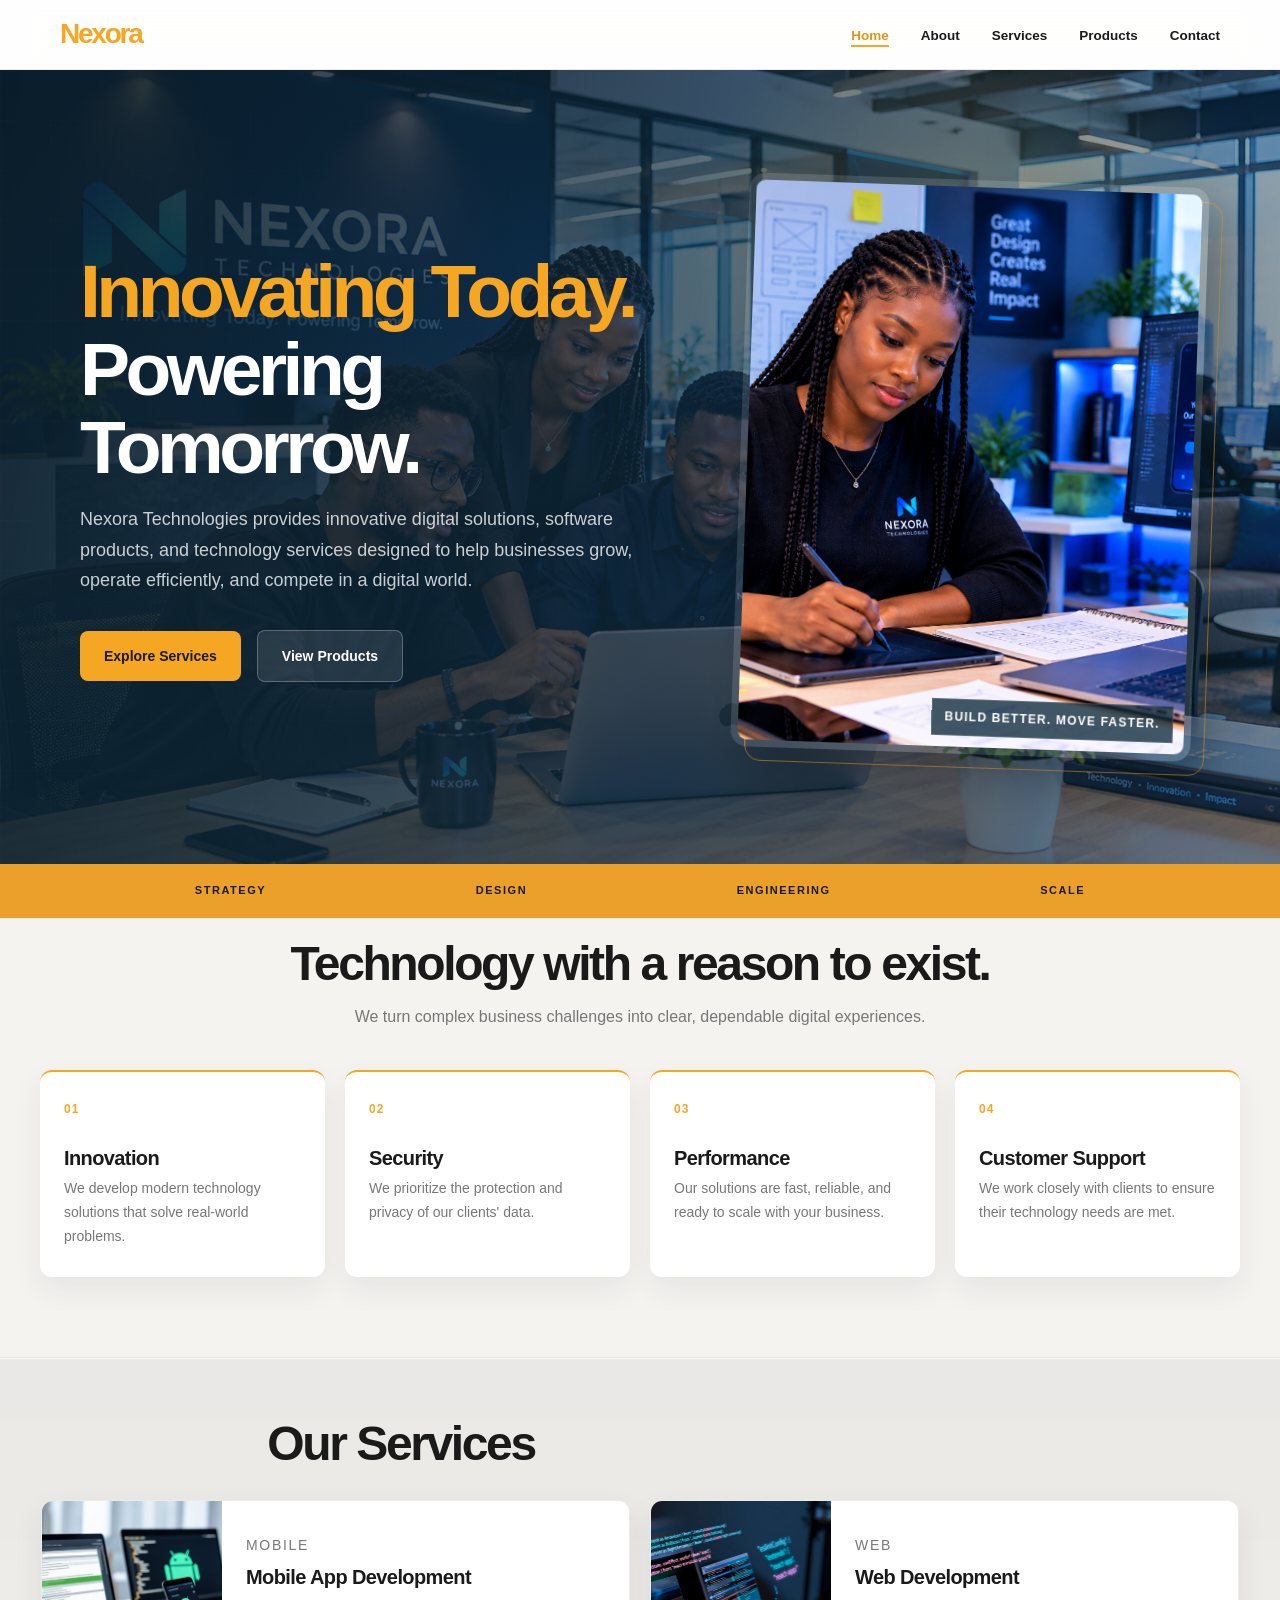
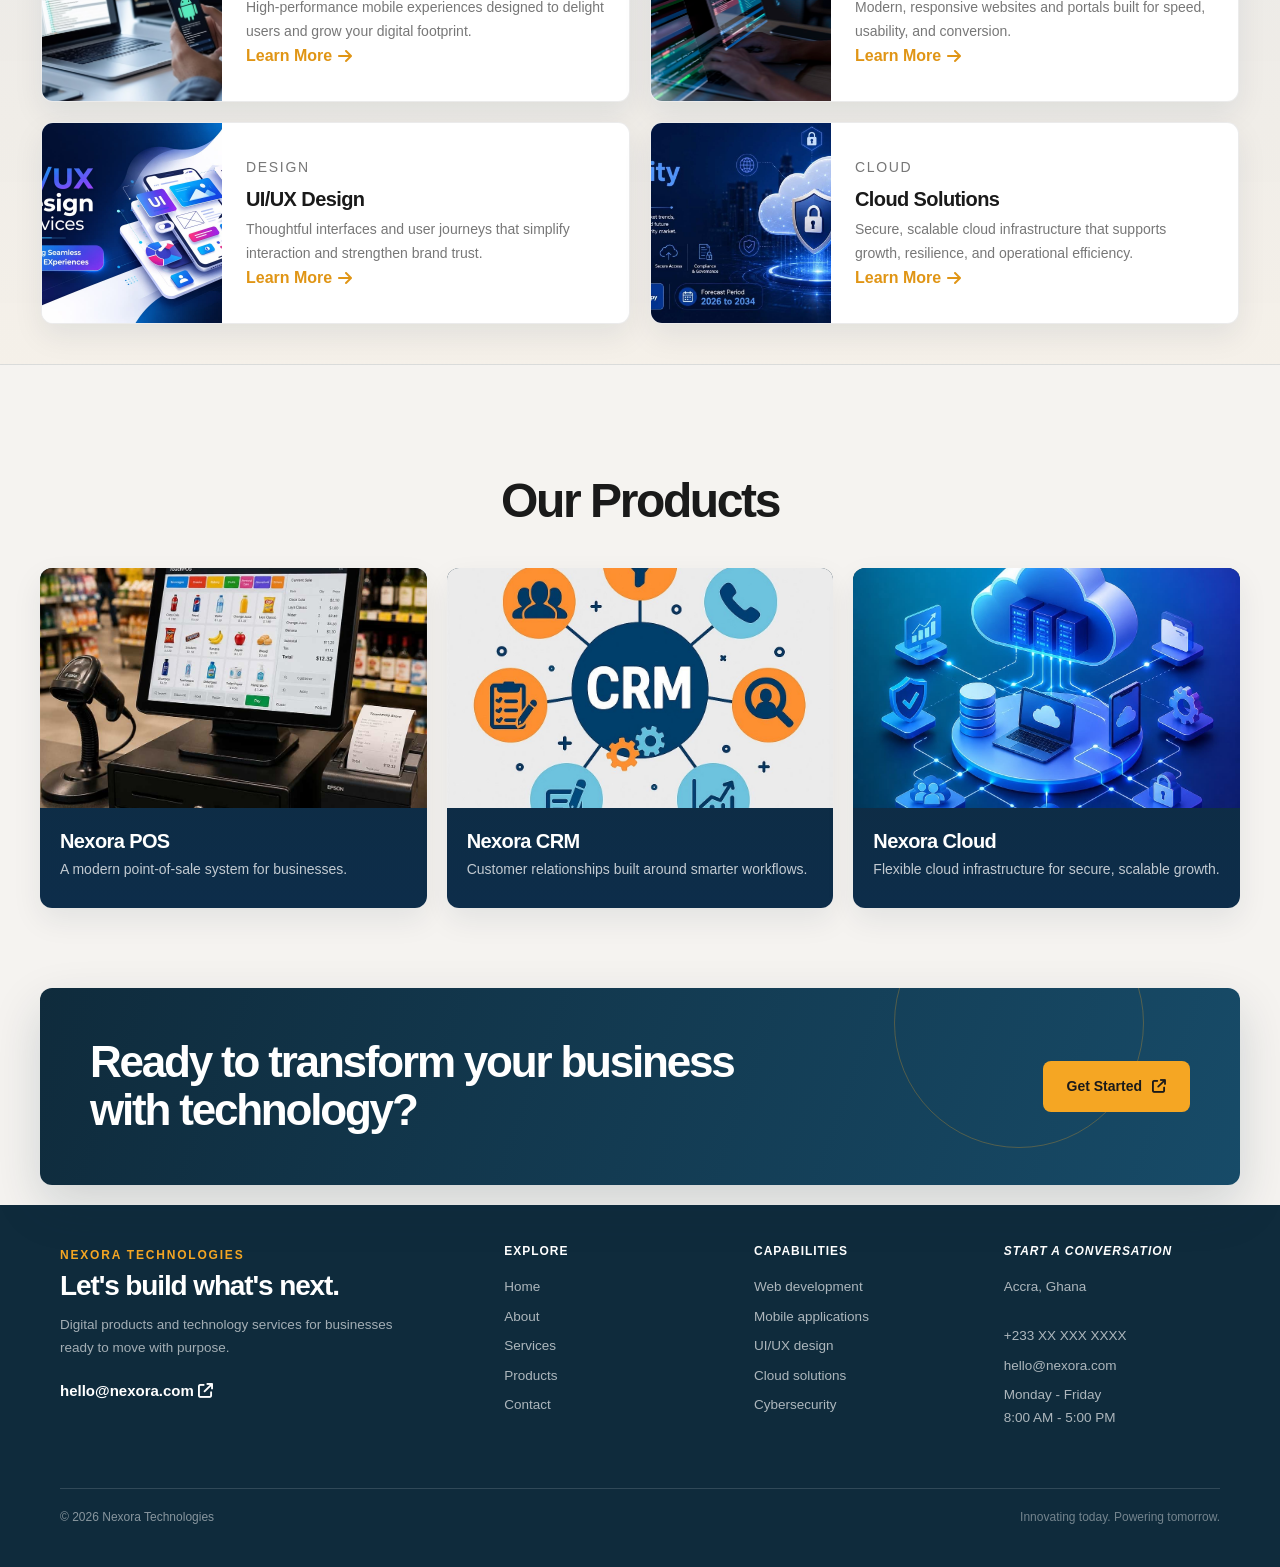
==== commit eaf82064: "replace all icons with font awesome" ====
--- a/index.html
+++ b/index.html
@@ -15,6 +15,7 @@
     <link rel="stylesheet" href="css/components.css" />
     <link rel="stylesheet" href="css/utilities.css" />
     <link rel="stylesheet" href="css/home.css" />
+    <link rel="stylesheet" href="https://cdnjs.cloudflare.com/ajax/libs/font-awesome/6.7.2/css/all.min.css" />
   </head>
   <body class="home-page">
 
@@ -36,11 +37,7 @@
         aria-label="Open menu"
         aria-expanded="false"
       >
-        <svg viewBox="0 0 24 24" fill="none" stroke="currentColor" stroke-width="2">
-          <line x1="3" y1="6" x2="21" y2="6" />
-          <line x1="3" y1="12" x2="21" y2="12" />
-          <line x1="3" y1="18" x2="21" y2="18" />
-        </svg>
+        <i class="fa-solid fa-bars" aria-hidden="true"></i>
       </button>
     </nav>
 
@@ -139,7 +136,7 @@
               <p class="kicker">Mobile</p>
               <h3>Mobile App Development</h3>
               <p>High-performance mobile experiences designed to delight users and grow your digital footprint.</p>
-              <a href="#" class="text-link">Learn More</a>
+              <a href="#" class="text-link">Learn More <i class="fa-solid fa-arrow-right" aria-hidden="true"></i></a>
             </div>
           </article>
 
@@ -151,7 +148,7 @@
               <p class="kicker">Web</p>
               <h3>Web Development</h3>
               <p>Modern, responsive websites and portals built for speed, usability, and conversion.</p>
-              <a href="#" class="text-link">Learn More</a>
+              <a href="#" class="text-link">Learn More <i class="fa-solid fa-arrow-right" aria-hidden="true"></i></a>
             </div>
           </article>
 
@@ -163,7 +160,7 @@
               <p class="kicker">Design</p>
               <h3>UI/UX Design</h3>
               <p>Thoughtful interfaces and user journeys that simplify interaction and strengthen brand trust.</p>
-              <a href="#" class="text-link">Learn More</a>
+              <a href="#" class="text-link">Learn More <i class="fa-solid fa-arrow-right" aria-hidden="true"></i></a>
             </div>
           </article>
 
@@ -175,7 +172,7 @@
               <p class="kicker">Cloud</p>
               <h3>Cloud Solutions</h3>
               <p>Secure, scalable cloud infrastructure that supports growth, resilience, and operational efficiency.</p>
-              <a href="#" class="text-link">Learn More</a>
+              <a href="#" class="text-link">Learn More <i class="fa-solid fa-arrow-right" aria-hidden="true"></i></a>
             </div>
           </article>
         </div>
@@ -225,7 +222,7 @@
         <div class="cta-banner">
           <h2 id="home-cta-title">Ready to transform your business with technology?</h2>
           <a href="mailto:hello@nexora.com" class="btn btn-primary">
-            Get Started <span aria-hidden="true">↗</span>
+            Get Started <span class="fa-solid fa-arrow-up-right-from-square" aria-hidden="true"></span>
           </a>
         </div>
       </section>
@@ -240,7 +237,7 @@
             <p class="footer-brand">Nexora Technologies</p>
             <h3>Let's build what's next.</h3>
             <p>Digital products and technology services for businesses ready to move with purpose.</p>
-            <a href="mailto:hello@nexora.com" class="footer-link">hello@nexora.com <span aria-hidden="true">↗</span></a>
+            <a href="mailto:hello@nexora.com" class="footer-link">hello@nexora.com <span class="fa-solid fa-arrow-up-right-from-square" aria-hidden="true"></span></a>
           </div>
           <nav class="footer-column" aria-label="Footer navigation">
             <h4>Explore</h4>
--- a/css/layout.css
+++ b/css/layout.css
@@ -91,10 +91,9 @@
   background: rgba(245, 166, 35, 0.18);
 }
 
-.nav-toggle svg {
-  width: 2.4rem;
-  height: 2.4rem;
-  stroke: var(--ink);
+.nav-toggle .fa-bars {
+  font-size: 2.2rem;
+  color: var(--ink);
 }
 
 /* Mobile menu */
@@ -167,6 +166,66 @@
   line-height: 1.6;
 }
 
+/* Page-specific hero directions */
+
+.page-hero--about {
+  min-height: 50rem;
+  align-items: center;
+  background:
+    linear-gradient(90deg, rgba(15, 43, 60, 0.94), rgba(15, 43, 60, 0.35)),
+    url("../img/IMG_2263.JPG") 58% center / cover no-repeat;
+}
+
+.page-hero--about > div {
+  max-width: 72rem;
+  padding-left: clamp(1rem, 3vw, 4rem);
+  border-left: 0.5rem solid var(--brand);
+}
+
+.page-hero--services {
+  min-height: 42rem;
+  align-items: flex-end;
+  background:
+    linear-gradient(135deg, rgba(15, 43, 60, 0.9), rgba(15, 43, 60, 0.28)),
+    url("../img/webDev.JPG") center 42% / cover no-repeat;
+}
+
+.page-hero--services h1 {
+  max-width: 68rem;
+  font-size: clamp(3.6rem, 5.6vw, 6.4rem);
+}
+
+.page-hero--products {
+  min-height: 46rem;
+  align-items: center;
+  justify-content: flex-end;
+  text-align: right;
+  background:
+    linear-gradient(270deg, rgba(15, 43, 60, 0.94), rgba(15, 43, 60, 0.3)),
+    url("../img/cloud.JPG") center / cover no-repeat;
+}
+
+.page-hero--products > div {
+  max-width: 68rem;
+}
+
+.page-hero--products p {
+  margin-left: auto;
+}
+
+.page-hero--contact {
+  min-height: 38rem;
+  align-items: flex-end;
+  background:
+    linear-gradient(180deg, rgba(15, 43, 60, 0.25), rgba(15, 43, 60, 0.94)),
+    url("../img/IMG_2280.JPG") center / cover no-repeat;
+}
+
+.page-hero--contact h1 {
+  max-width: 62rem;
+  color: var(--brand);
+}
+
 /* --- Main Content --- */
 
 .main {
--- a/css/components.css
+++ b/css/components.css
@@ -63,12 +63,11 @@
   transition: color var(--duration) var(--ease);
 }
 
-.text-link::after {
-  content: "→";
+.text-link .fa-arrow-right {
   transition: transform var(--duration) var(--ease);
 }
 
-.text-link:hover::after {
+.text-link:hover .fa-arrow-right {
   transform: translateX(4px);
 }
 
@@ -419,9 +418,10 @@
   border: 1px solid var(--line-strong);
   border-radius: 50%;
   color: var(--brand-hover);
-  content: "+";
-  font-size: 2rem;
-  font-weight: 400;
+  content: "\2b";
+  font-family: "Font Awesome 6 Free";
+  font-size: 1.4rem;
+  font-weight: 900;
   line-height: 1;
   transition: transform var(--duration) var(--ease), background var(--duration) var(--ease), color var(--duration) var(--ease);
 }
@@ -440,7 +440,7 @@
   background: var(--brand);
   border-color: var(--brand);
   color: var(--ink);
-  content: "−";
+  content: "\f068";
   transform: rotate(180deg);
 }
 
